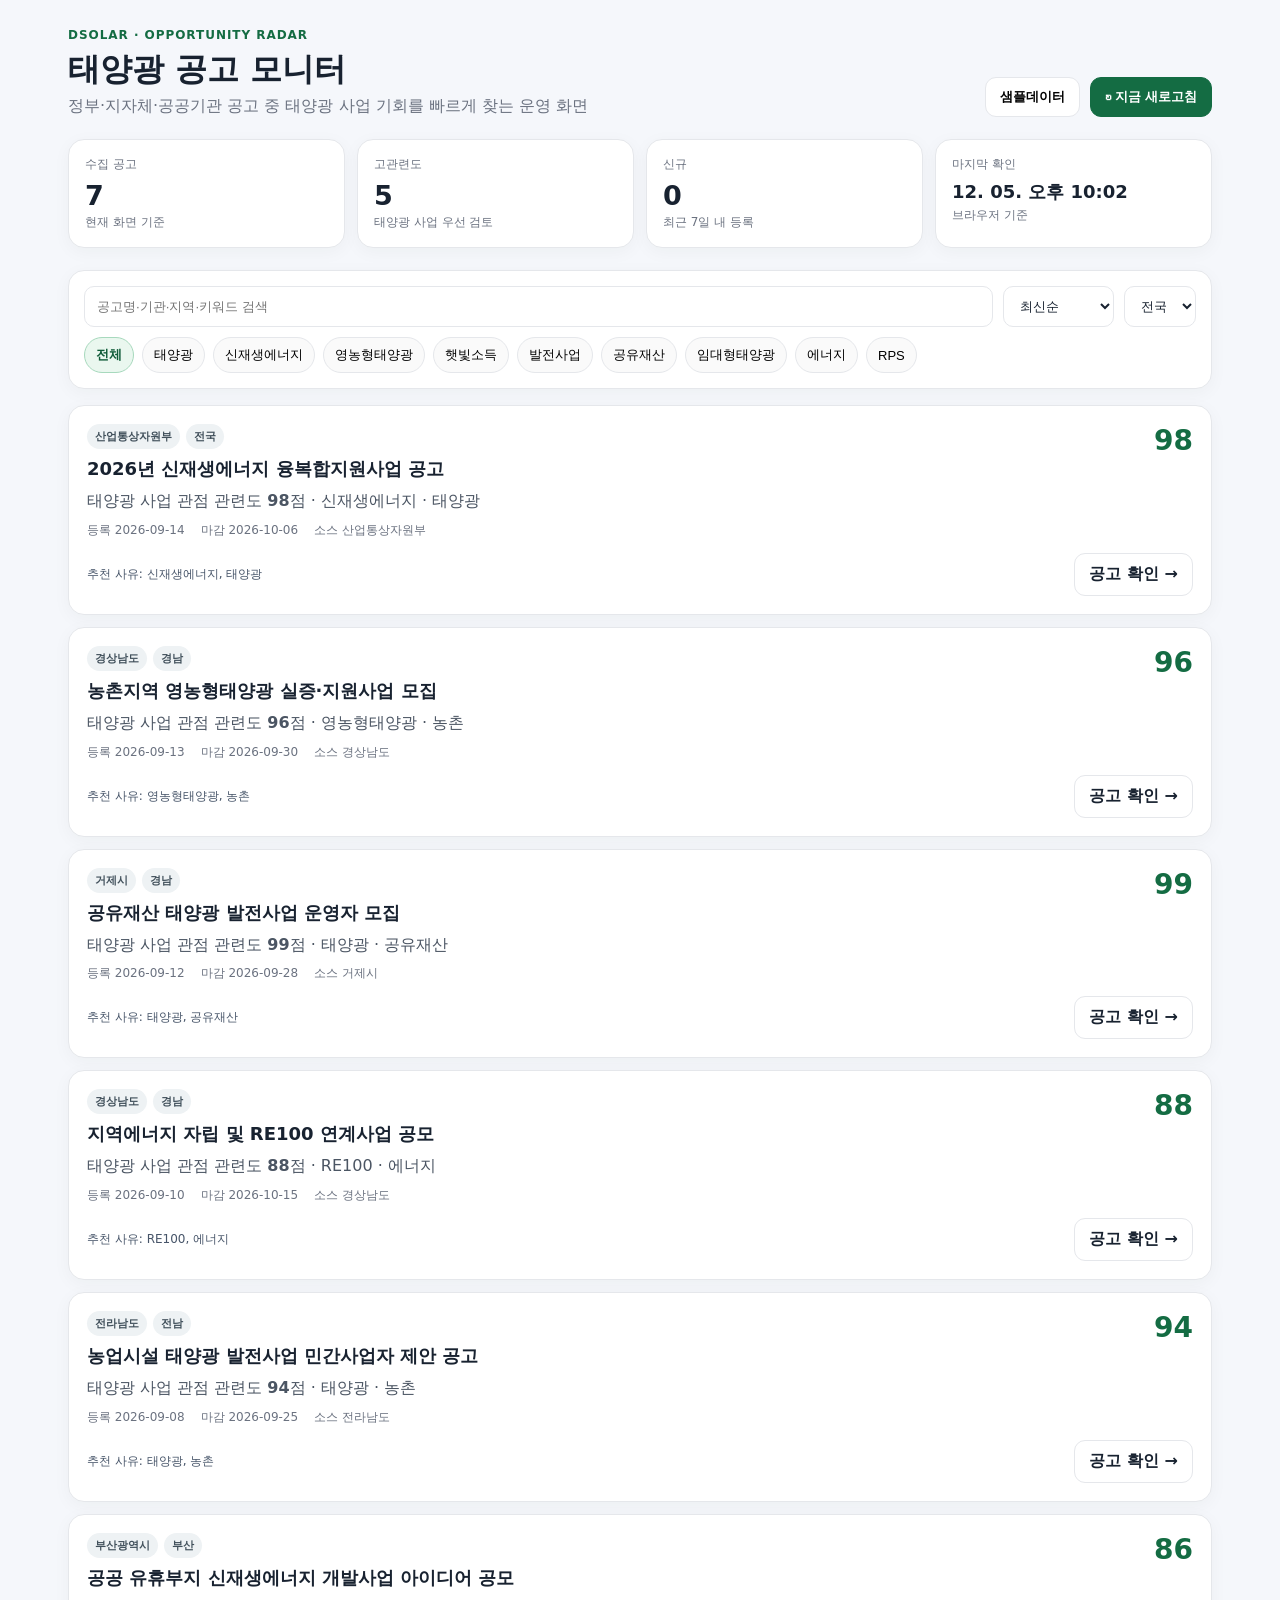
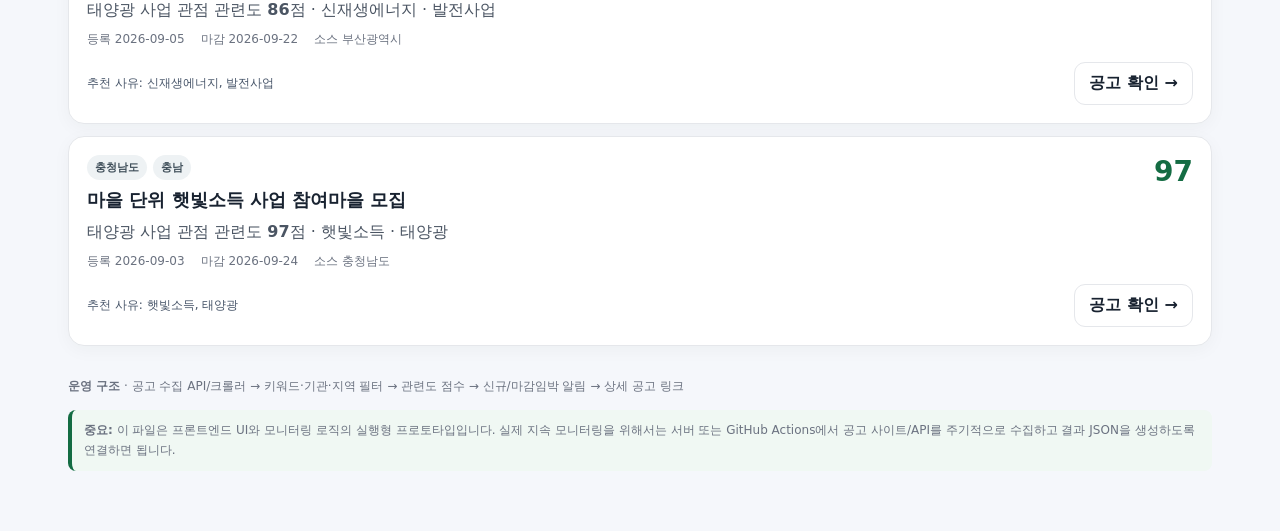
==== solar-notice-monitor.html @ df9f5835 "feat: add solar notice monitoring prototype" ====
<!DOCTYPE html>
<html lang="ko">
<head>
<meta charset="UTF-8">
<meta name="viewport" content="width=device-width, initial-scale=1">
<title>DSOLAR 공고 모니터</title>
<style>
:root{--bg:#f5f7fb;--card:#fff;--ink:#182230;--muted:#6b7280;--line:#e5e7eb;--accent:#146c43;--accent2:#1f8f5f;--warn:#a15c00}
*{box-sizing:border-box}body{margin:0;background:var(--bg);color:var(--ink);font-family:system-ui,-apple-system,BlinkMacSystemFont,'Segoe UI','Noto Sans KR',sans-serif}
.container{max-width:1180px;margin:0 auto;padding:28px 18px 60px}.top{display:flex;justify-content:space-between;align-items:flex-end;gap:18px;flex-wrap:wrap}.eyebrow{font-size:12px;font-weight:800;color:var(--accent);letter-spacing:.08em}.title{font-size:32px;font-weight:850;margin:6px 0 4px}.subtitle{color:var(--muted)}
.actions{display:flex;gap:10px;flex-wrap:wrap}.btn{border:1px solid var(--line);background:var(--card);border-radius:11px;padding:10px 14px;font-weight:750;cursor:pointer}.btn.primary{background:var(--accent);color:white;border-color:var(--accent)}.btn:hover{filter:brightness(.97)}
.grid{display:grid;grid-template-columns:repeat(4,1fr);gap:12px;margin:22px 0}.stat,.panel{background:var(--card);border:1px solid var(--line);border-radius:16px;box-shadow:0 4px 18px rgba(20,40,30,.04)}.stat{padding:16px}.stat .label{font-size:12px;color:var(--muted)}.stat .value{font-size:27px;font-weight:850;margin-top:7px}.stat .desc{font-size:12px;color:var(--muted);margin-top:3px}
.controls{padding:15px}.controlRow{display:flex;gap:10px;flex-wrap:wrap}.controlRow + .controlRow{margin-top:10px}input,select{border:1px solid var(--line);border-radius:10px;padding:11px 12px;background:white;color:var(--ink)}input[type=text]{min-width:240px;flex:1}.chips{display:flex;gap:8px;flex-wrap:wrap}.chip{border:1px solid var(--line);background:#fafafa;padding:8px 11px;border-radius:999px;font-size:13px;cursor:pointer}.chip.active{border-color:#a7d9bd;background:#eaf7ef;color:#0f5b38;font-weight:800}
.noticeList{margin-top:16px;display:grid;gap:12px}.notice{padding:18px}.noticeHead{display:flex;justify-content:space-between;gap:14px}.badges{display:flex;gap:6px;flex-wrap:wrap;margin-bottom:8px}.badge{font-size:11px;padding:5px 8px;border-radius:999px;background:#eef2f4;color:#41505b;font-weight:800}.badge.hot{background:#fff1dc;color:var(--warn)}.badge.new{background:#e7f6ec;color:#12633d}.notice h3{margin:0;font-size:18px}.notice p{margin:8px 0;color:#4b5563;line-height:1.55}.meta{display:flex;gap:16px;flex-wrap:wrap;color:var(--muted);font-size:12px}.noticeFoot{display:flex;justify-content:space-between;gap:10px;align-items:center;margin-top:14px;flex-wrap:wrap}.why{font-size:12px;color:#475569}.small{font-size:12px;color:var(--muted)}.empty{padding:42px;text-align:center;color:var(--muted)}
footer{margin-top:30px;color:var(--muted);font-size:12px;line-height:1.7}.apiNote{border-left:4px solid var(--accent);padding:10px 12px;background:#f0f8f3;border-radius:8px;margin-top:14px}
@media(max-width:850px){.grid{grid-template-columns:repeat(2,1fr)}}@media(max-width:560px){.grid{grid-template-columns:1fr 1fr}.title{font-size:25px}.container{padding:20px 12px}.noticeHead{flex-direction:column}input[type=text]{min-width:0}}
</style>
</head>
<body>
<div class="container">
  <div class="top">
    <div><div class="eyebrow">DSOLAR · OPPORTUNITY RADAR</div><div class="title">태양광 공고 모니터</div><div class="subtitle">정부·지자체·공공기관 공고 중 태양광 사업 기회를 빠르게 찾는 운영 화면</div></div>
    <div class="actions"><button class="btn" onclick="loadDemo()">샘플데이터</button><button class="btn primary" onclick="refreshData()">↻ 지금 새로고침</button></div>
  </div>

  <div class="grid">
    <div class="stat"><div class="label">수집 공고</div><div class="value" id="total">0</div><div class="desc">현재 화면 기준</div></div>
    <div class="stat"><div class="label">고관련도</div><div class="value" id="high">0</div><div class="desc">태양광 사업 우선 검토</div></div>
    <div class="stat"><div class="label">신규</div><div class="value" id="newCount">0</div><div class="desc">최근 7일 내 등록</div></div>
    <div class="stat"><div class="label">마지막 확인</div><div class="value" id="last" style="font-size:18px">-</div><div class="desc">브라우저 기준</div></div>
  </div>

  <div class="panel controls">
    <div class="controlRow"><input id="q" type="text" placeholder="공고명·기관·지역·키워드 검색" oninput="render()"><select id="sort" onchange="render()"><option value="new">최신순</option><option value="score">관련도순</option><option value="deadline">마감임박순</option></select><select id="region" onchange="render()"><option value="all">전국</option><option>경남</option><option>부산</option><option>전남</option><option>충남</option><option>제주</option></select></div>
    <div class="controlRow"><div class="chips" id="chips"></div></div>
  </div>

  <div id="list" class="noticeList"></div>

  <footer>
    <div><b>운영 구조</b> · 공고 수집 API/크롤러 → 키워드·기관·지역 필터 → 관련도 점수 → 신규/마감임박 알림 → 상세 공고 링크</div>
    <div class="apiNote"><b>중요:</b> 이 파일은 프론트엔드 UI와 모니터링 로직의 실행형 프로토타입입니다. 실제 지속 모니터링을 위해서는 서버 또는 GitHub Actions에서 공고 사이트/API를 주기적으로 수집하고 결과 JSON을 생성하도록 연결하면 됩니다.</div>
  </footer>
</div>
<script>
const keywords=['태양광','신재생에너지','영농형태양광','햇빛소득','발전사업','공유재산','임대형태양광','에너지','RPS','REC','농촌','RE100'];
let active='전체';
let data=[];
const demo=[
{id:1,title:'2026년 신재생에너지 융복합지원사업 공고',org:'산업통상자원부',region:'전국',date:'2026-09-14',deadline:'2026-10-06',tags:['신재생에너지','태양광'],score:98,url:'#'},
{id:2,title:'농촌지역 영농형태양광 실증·지원사업 모집',org:'경상남도',region:'경남',date:'2026-09-13',deadline:'2026-09-30',tags:['영농형태양광','농촌'],score:96,url:'#'},
{id:3,title:'공유재산 태양광 발전사업 운영자 모집',org:'거제시',region:'경남',date:'2026-09-12',deadline:'2026-09-28',tags:['태양광','공유재산'],score:99,url:'#'},
{id:4,title:'지역에너지 자립 및 RE100 연계사업 공모',org:'경상남도',region:'경남',date:'2026-09-10',deadline:'2026-10-15',tags:['RE100','에너지'],score:88,url:'#'},
{id:5,title:'농업시설 태양광 발전사업 민간사업자 제안 공고',org:'전라남도',region:'전남',date:'2026-09-08',deadline:'2026-09-25',tags:['태양광','농촌'],score:94,url:'#'},
{id:6,title:'공공 유휴부지 신재생에너지 개발사업 아이디어 공모',org:'부산광역시',region:'부산',date:'2026-09-05',deadline:'2026-09-22',tags:['신재생에너지','발전사업'],score:86,url:'#'},
{id:7,title:'마을 단위 햇빛소득 사업 참여마을 모집',org:'충청남도',region:'충남',date:'2026-09-03',deadline:'2026-09-24',tags:['햇빛소득','태양광'],score:97,url:'#'}
];
function loadDemo(){data=demo.map(x=>({...x}));document.getElementById('last').textContent=new Date().toLocaleString('ko-KR',{month:'2-digit',day:'2-digit',hour:'2-digit',minute:'2-digit'});render();}
function refreshData(){loadDemo();alert('프로토타입 데이터가 새로고침되었습니다.\n실서비스에서는 이 버튼을 공고 수집 API/서버와 연결하면 됩니다.');}
function daysFromToday(s){return Math.ceil((new Date(s+'T23:59:59')-new Date())/86400000)}
function render(){const q=document.getElementById('q').value.trim().toLowerCase();const reg=document.getElementById('region').value;let rows=data.filter(x=>{const txt=[x.title,x.org,x.region,...x.tags].join(' ').toLowerCase();return (!q||txt.includes(q))&&(reg==='all'||x.region===reg)&&(active==='전체'||x.tags.includes(active));});
const sort=document.getElementById('sort').value;rows.sort((a,b)=>sort==='score'?b.score-a.score:sort==='deadline'?new Date(a.deadline)-new Date(b.deadline):new Date(b.date)-new Date(a.date));
const list=document.getElementById('list');if(!rows.length){list.innerHTML='<div class="panel empty">조건에 맞는 공고가 없습니다.</div>'}else{list.innerHTML=rows.map(x=>{const d=daysFromToday(x.deadline);const isNew=(new Date()-new Date(x.date+'T00:00:00'))/86400000<=7;return `<article class="notice panel"><div class="noticeHead"><div><div class="badges"><span class="badge">${x.org}</span><span class="badge">${x.region}</span>${isNew?'<span class="badge new">NEW</span>':''}${d>=0&&d<=7?`<span class="badge hot">D-${d}</span>`:''}</div><h3>${x.title}</h3><p>태양광 사업 관점 관련도 <b>${x.score}</b>점 · ${x.tags.join(' · ')}</p><div class="meta"><span>등록 ${x.date}</span><span>마감 ${x.deadline}</span><span>소스 ${x.org}</span></div></div><div style="font-size:28px;font-weight:900;color:#146c43">${x.score}</div></div><div class="noticeFoot"><div class="why">추천 사유: ${x.tags.filter(t=>keywords.includes(t)).slice(0,3).join(', ')}</div><a class="btn" href="${x.url}" onclick="if(this.getAttribute('href')==='#'){event.preventDefault();alert('실서비스 연결 시 실제 공고 상세 URL로 이동합니다.')}" style="text-decoration:none;color:inherit">공고 확인 →</a></div></article>`}).join('');}
document.getElementById('total').textContent=data.length;document.getElementById('high').textContent=data.filter(x=>x.score>=90).length;document.getElementById('newCount').textContent=data.filter(x=>(new Date()-new Date(x.date+'T00:00:00'))/86400000<=7).length;}
function init(){document.getElementById('chips').innerHTML=['전체',...keywords.slice(0,9)].map(k=>`<button class="chip ${k==='전체'?'active':''}" onclick="setChip('${k}',this)">${k}</button>`).join('');loadDemo();}
function setChip(k,el){active=k;document.querySelectorAll('.chip').forEach(x=>x.classList.remove('active'));el.classList.add('active');render();}
init();
</script>
</body>
</html>
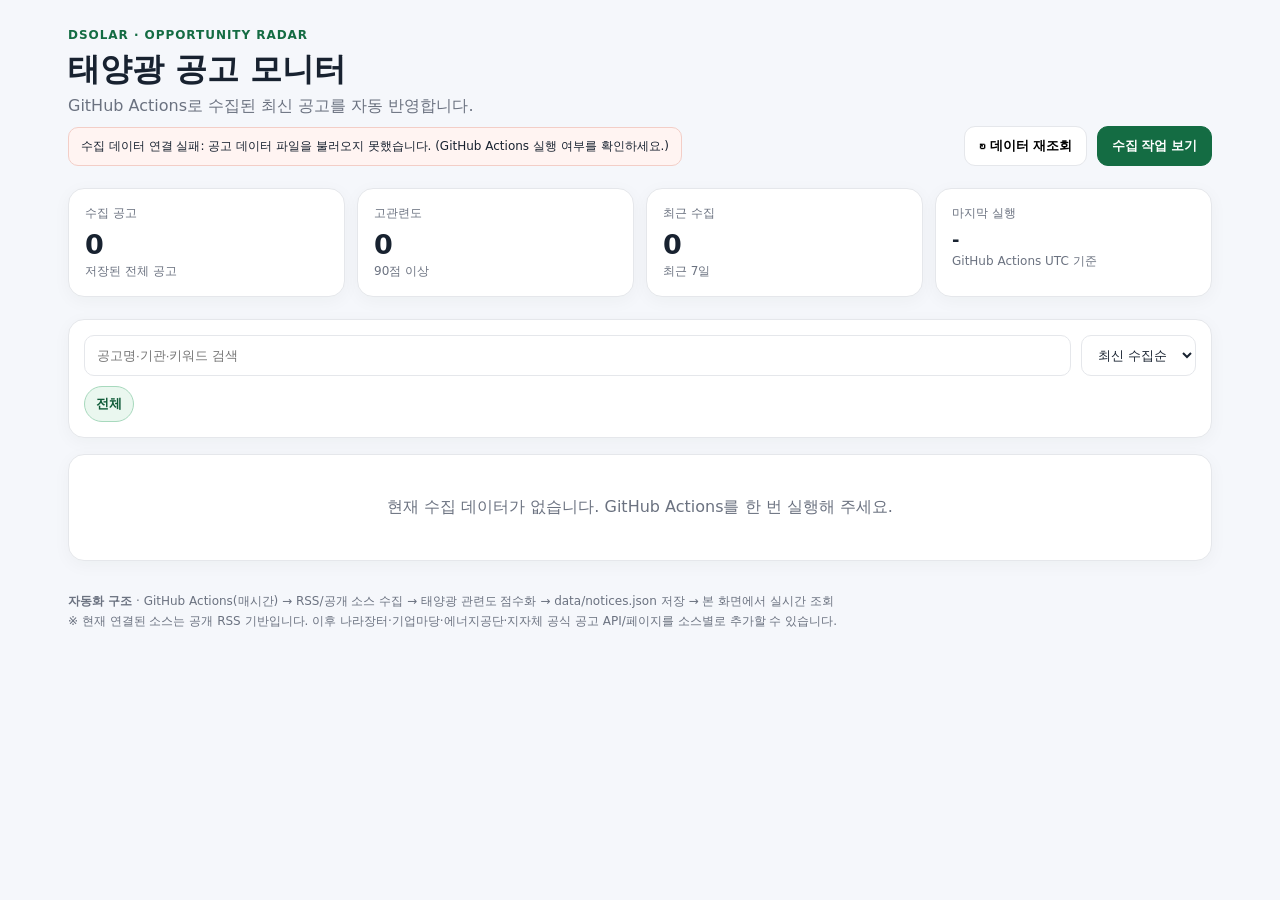
==== commit c190bb8c: "feat: connect dashboard to live collected data" ====
--- a/solar-notice-monitor.html
+++ b/solar-notice-monitor.html
@@ -5,66 +5,24 @@
 <meta name="viewport" content="width=device-width, initial-scale=1">
 <title>DSOLAR 공고 모니터</title>
 <style>
-:root{--bg:#f5f7fb;--card:#fff;--ink:#182230;--muted:#6b7280;--line:#e5e7eb;--accent:#146c43;--accent2:#1f8f5f;--warn:#a15c00}
-*{box-sizing:border-box}body{margin:0;background:var(--bg);color:var(--ink);font-family:system-ui,-apple-system,BlinkMacSystemFont,'Segoe UI','Noto Sans KR',sans-serif}
-.container{max-width:1180px;margin:0 auto;padding:28px 18px 60px}.top{display:flex;justify-content:space-between;align-items:flex-end;gap:18px;flex-wrap:wrap}.eyebrow{font-size:12px;font-weight:800;color:var(--accent);letter-spacing:.08em}.title{font-size:32px;font-weight:850;margin:6px 0 4px}.subtitle{color:var(--muted)}
-.actions{display:flex;gap:10px;flex-wrap:wrap}.btn{border:1px solid var(--line);background:var(--card);border-radius:11px;padding:10px 14px;font-weight:750;cursor:pointer}.btn.primary{background:var(--accent);color:white;border-color:var(--accent)}.btn:hover{filter:brightness(.97)}
-.grid{display:grid;grid-template-columns:repeat(4,1fr);gap:12px;margin:22px 0}.stat,.panel{background:var(--card);border:1px solid var(--line);border-radius:16px;box-shadow:0 4px 18px rgba(20,40,30,.04)}.stat{padding:16px}.stat .label{font-size:12px;color:var(--muted)}.stat .value{font-size:27px;font-weight:850;margin-top:7px}.stat .desc{font-size:12px;color:var(--muted);margin-top:3px}
-.controls{padding:15px}.controlRow{display:flex;gap:10px;flex-wrap:wrap}.controlRow + .controlRow{margin-top:10px}input,select{border:1px solid var(--line);border-radius:10px;padding:11px 12px;background:white;color:var(--ink)}input[type=text]{min-width:240px;flex:1}.chips{display:flex;gap:8px;flex-wrap:wrap}.chip{border:1px solid var(--line);background:#fafafa;padding:8px 11px;border-radius:999px;font-size:13px;cursor:pointer}.chip.active{border-color:#a7d9bd;background:#eaf7ef;color:#0f5b38;font-weight:800}
-.noticeList{margin-top:16px;display:grid;gap:12px}.notice{padding:18px}.noticeHead{display:flex;justify-content:space-between;gap:14px}.badges{display:flex;gap:6px;flex-wrap:wrap;margin-bottom:8px}.badge{font-size:11px;padding:5px 8px;border-radius:999px;background:#eef2f4;color:#41505b;font-weight:800}.badge.hot{background:#fff1dc;color:var(--warn)}.badge.new{background:#e7f6ec;color:#12633d}.notice h3{margin:0;font-size:18px}.notice p{margin:8px 0;color:#4b5563;line-height:1.55}.meta{display:flex;gap:16px;flex-wrap:wrap;color:var(--muted);font-size:12px}.noticeFoot{display:flex;justify-content:space-between;gap:10px;align-items:center;margin-top:14px;flex-wrap:wrap}.why{font-size:12px;color:#475569}.small{font-size:12px;color:var(--muted)}.empty{padding:42px;text-align:center;color:var(--muted)}
-footer{margin-top:30px;color:var(--muted);font-size:12px;line-height:1.7}.apiNote{border-left:4px solid var(--accent);padding:10px 12px;background:#f0f8f3;border-radius:8px;margin-top:14px}
-@media(max-width:850px){.grid{grid-template-columns:repeat(2,1fr)}}@media(max-width:560px){.grid{grid-template-columns:1fr 1fr}.title{font-size:25px}.container{padding:20px 12px}.noticeHead{flex-direction:column}input[type=text]{min-width:0}}
+:root{--bg:#f5f7fb;--card:#fff;--ink:#182230;--muted:#6b7280;--line:#e5e7eb;--accent:#146c43;--warn:#a15c00}
+*{box-sizing:border-box}body{margin:0;background:var(--bg);color:var(--ink);font-family:system-ui,-apple-system,BlinkMacSystemFont,'Segoe UI','Noto Sans KR',sans-serif}.container{max-width:1180px;margin:auto;padding:28px 18px 60px}.top{display:flex;justify-content:space-between;align-items:flex-end;gap:18px;flex-wrap:wrap}.eyebrow{font-size:12px;font-weight:800;color:var(--accent);letter-spacing:.08em}.title{font-size:32px;font-weight:850;margin:6px 0 4px}.subtitle{color:var(--muted)}.actions{display:flex;gap:10px;flex-wrap:wrap}.btn{border:1px solid var(--line);background:var(--card);border-radius:11px;padding:10px 14px;font-weight:750;cursor:pointer}.btn.primary{background:var(--accent);color:#fff;border-color:var(--accent)}.grid{display:grid;grid-template-columns:repeat(4,1fr);gap:12px;margin:22px 0}.stat,.panel{background:var(--card);border:1px solid var(--line);border-radius:16px;box-shadow:0 4px 18px rgba(20,40,30,.04)}.stat{padding:16px}.stat .label{font-size:12px;color:var(--muted)}.stat .value{font-size:27px;font-weight:850;margin-top:7px}.stat .desc{font-size:12px;color:var(--muted);margin-top:3px}.controls{padding:15px}.controlRow{display:flex;gap:10px;flex-wrap:wrap}.controlRow+.controlRow{margin-top:10px}input,select{border:1px solid var(--line);border-radius:10px;padding:11px 12px;background:#fff;color:var(--ink)}input[type=text]{min-width:240px;flex:1}.chips{display:flex;gap:8px;flex-wrap:wrap}.chip{border:1px solid var(--line);background:#fafafa;padding:8px 11px;border-radius:999px;font-size:13px;cursor:pointer}.chip.active{border-color:#a7d9bd;background:#eaf7ef;color:#0f5b38;font-weight:800}.noticeList{margin-top:16px;display:grid;gap:12px}.notice{padding:18px}.noticeHead{display:flex;justify-content:space-between;gap:14px}.badges{display:flex;gap:6px;flex-wrap:wrap;margin-bottom:8px}.badge{font-size:11px;padding:5px 8px;border-radius:999px;background:#eef2f4;color:#41505b;font-weight:800}.badge.hot{background:#fff1dc;color:var(--warn)}.badge.new{background:#e7f6ec;color:#12633d}.notice h3{margin:0;font-size:18px}.notice p{margin:8px 0;color:#4b5563;line-height:1.55}.meta{display:flex;gap:16px;flex-wrap:wrap;color:var(--muted);font-size:12px}.noticeFoot{display:flex;justify-content:space-between;gap:10px;align-items:center;margin-top:14px;flex-wrap:wrap}.why{font-size:12px;color:#475569}.empty{padding:42px;text-align:center;color:var(--muted)}footer{margin-top:30px;color:var(--muted);font-size:12px;line-height:1.7}.status{font-size:12px;margin-top:10px;padding:10px 12px;border-radius:10px;background:#f0f8f3;border:1px solid #d7ebdf}.error{background:#fff4f2;border-color:#f3cec7}.loading{opacity:.65}@media(max-width:850px){.grid{grid-template-columns:repeat(2,1fr)}}@media(max-width:560px){.grid{grid-template-columns:1fr 1fr}.title{font-size:25px}.container{padding:20px 12px}.noticeHead{flex-direction:column}input[type=text]{min-width:0}}
 </style>
 </head>
-<body>
-<div class="container">
-  <div class="top">
-    <div><div class="eyebrow">DSOLAR · OPPORTUNITY RADAR</div><div class="title">태양광 공고 모니터</div><div class="subtitle">정부·지자체·공공기관 공고 중 태양광 사업 기회를 빠르게 찾는 운영 화면</div></div>
-    <div class="actions"><button class="btn" onclick="loadDemo()">샘플데이터</button><button class="btn primary" onclick="refreshData()">↻ 지금 새로고침</button></div>
-  </div>
-
-  <div class="grid">
-    <div class="stat"><div class="label">수집 공고</div><div class="value" id="total">0</div><div class="desc">현재 화면 기준</div></div>
-    <div class="stat"><div class="label">고관련도</div><div class="value" id="high">0</div><div class="desc">태양광 사업 우선 검토</div></div>
-    <div class="stat"><div class="label">신규</div><div class="value" id="newCount">0</div><div class="desc">최근 7일 내 등록</div></div>
-    <div class="stat"><div class="label">마지막 확인</div><div class="value" id="last" style="font-size:18px">-</div><div class="desc">브라우저 기준</div></div>
-  </div>
-
-  <div class="panel controls">
-    <div class="controlRow"><input id="q" type="text" placeholder="공고명·기관·지역·키워드 검색" oninput="render()"><select id="sort" onchange="render()"><option value="new">최신순</option><option value="score">관련도순</option><option value="deadline">마감임박순</option></select><select id="region" onchange="render()"><option value="all">전국</option><option>경남</option><option>부산</option><option>전남</option><option>충남</option><option>제주</option></select></div>
-    <div class="controlRow"><div class="chips" id="chips"></div></div>
-  </div>
-
-  <div id="list" class="noticeList"></div>
-
-  <footer>
-    <div><b>운영 구조</b> · 공고 수집 API/크롤러 → 키워드·기관·지역 필터 → 관련도 점수 → 신규/마감임박 알림 → 상세 공고 링크</div>
-    <div class="apiNote"><b>중요:</b> 이 파일은 프론트엔드 UI와 모니터링 로직의 실행형 프로토타입입니다. 실제 지속 모니터링을 위해서는 서버 또는 GitHub Actions에서 공고 사이트/API를 주기적으로 수집하고 결과 JSON을 생성하도록 연결하면 됩니다.</div>
-  </footer>
+<body><div class="container">
+<div class="top"><div><div class="eyebrow">DSOLAR · OPPORTUNITY RADAR</div><div class="title">태양광 공고 모니터</div><div class="subtitle">GitHub Actions로 수집된 최신 공고를 자동 반영합니다.</div><div id="status" class="status">수집 상태 확인 중...</div></div><div class="actions"><button class="btn" onclick="loadLive()">↻ 데이터 재조회</button><button class="btn primary" onclick="window.open('https://github.com/doit-demo/doit-demo1/actions','_blank')">수집 작업 보기</button></div></div>
+<div class="grid"><div class="stat"><div class="label">수집 공고</div><div class="value" id="total">0</div><div class="desc">저장된 전체 공고</div></div><div class="stat"><div class="label">고관련도</div><div class="value" id="high">0</div><div class="desc">90점 이상</div></div><div class="stat"><div class="label">최근 수집</div><div class="value" id="newCount">0</div><div class="desc">최근 7일</div></div><div class="stat"><div class="label">마지막 실행</div><div class="value" id="last" style="font-size:18px">-</div><div class="desc">GitHub Actions UTC 기준</div></div></div>
+<div class="panel controls"><div class="controlRow"><input id="q" type="text" placeholder="공고명·기관·키워드 검색" oninput="render()"><select id="sort" onchange="render()"><option value="new">최신 수집순</option><option value="score">관련도순</option></select></div><div class="controlRow"><div class="chips" id="chips"></div></div></div>
+<div id="list" class="noticeList"></div>
+<footer><b>자동화 구조</b> · GitHub Actions(매시간) → RSS/공개 소스 수집 → 태양광 관련도 점수화 → data/notices.json 저장 → 본 화면에서 실시간 조회<br>※ 현재 연결된 소스는 공개 RSS 기반입니다. 이후 나라장터·기업마당·에너지공단·지자체 공식 공고 API/페이지를 소스별로 추가할 수 있습니다.</footer>
 </div>
 <script>
-const keywords=['태양광','신재생에너지','영농형태양광','햇빛소득','발전사업','공유재산','임대형태양광','에너지','RPS','REC','농촌','RE100'];
-let active='전체';
-let data=[];
-const demo=[
-{id:1,title:'2026년 신재생에너지 융복합지원사업 공고',org:'산업통상자원부',region:'전국',date:'2026-09-14',deadline:'2026-10-06',tags:['신재생에너지','태양광'],score:98,url:'#'},
-{id:2,title:'농촌지역 영농형태양광 실증·지원사업 모집',org:'경상남도',region:'경남',date:'2026-09-13',deadline:'2026-09-30',tags:['영농형태양광','농촌'],score:96,url:'#'},
-{id:3,title:'공유재산 태양광 발전사업 운영자 모집',org:'거제시',region:'경남',date:'2026-09-12',deadline:'2026-09-28',tags:['태양광','공유재산'],score:99,url:'#'},
-{id:4,title:'지역에너지 자립 및 RE100 연계사업 공모',org:'경상남도',region:'경남',date:'2026-09-10',deadline:'2026-10-15',tags:['RE100','에너지'],score:88,url:'#'},
-{id:5,title:'농업시설 태양광 발전사업 민간사업자 제안 공고',org:'전라남도',region:'전남',date:'2026-09-08',deadline:'2026-09-25',tags:['태양광','농촌'],score:94,url:'#'},
-{id:6,title:'공공 유휴부지 신재생에너지 개발사업 아이디어 공모',org:'부산광역시',region:'부산',date:'2026-09-05',deadline:'2026-09-22',tags:['신재생에너지','발전사업'],score:86,url:'#'},
-{id:7,title:'마을 단위 햇빛소득 사업 참여마을 모집',org:'충청남도',region:'충남',date:'2026-09-03',deadline:'2026-09-24',tags:['햇빛소득','태양광'],score:97,url:'#'}
-];
-function loadDemo(){data=demo.map(x=>({...x}));document.getElementById('last').textContent=new Date().toLocaleString('ko-KR',{month:'2-digit',day:'2-digit',hour:'2-digit',minute:'2-digit'});render();}
-function refreshData(){loadDemo();alert('프로토타입 데이터가 새로고침되었습니다.\n실서비스에서는 이 버튼을 공고 수집 API/서버와 연결하면 됩니다.');}
-function daysFromToday(s){return Math.ceil((new Date(s+'T23:59:59')-new Date())/86400000)}
-function render(){const q=document.getElementById('q').value.trim().toLowerCase();const reg=document.getElementById('region').value;let rows=data.filter(x=>{const txt=[x.title,x.org,x.region,...x.tags].join(' ').toLowerCase();return (!q||txt.includes(q))&&(reg==='all'||x.region===reg)&&(active==='전체'||x.tags.includes(active));});
-const sort=document.getElementById('sort').value;rows.sort((a,b)=>sort==='score'?b.score-a.score:sort==='deadline'?new Date(a.deadline)-new Date(b.deadline):new Date(b.date)-new Date(a.date));
-const list=document.getElementById('list');if(!rows.length){list.innerHTML='<div class="panel empty">조건에 맞는 공고가 없습니다.</div>'}else{list.innerHTML=rows.map(x=>{const d=daysFromToday(x.deadline);const isNew=(new Date()-new Date(x.date+'T00:00:00'))/86400000<=7;return `<article class="notice panel"><div class="noticeHead"><div><div class="badges"><span class="badge">${x.org}</span><span class="badge">${x.region}</span>${isNew?'<span class="badge new">NEW</span>':''}${d>=0&&d<=7?`<span class="badge hot">D-${d}</span>`:''}</div><h3>${x.title}</h3><p>태양광 사업 관점 관련도 <b>${x.score}</b>점 · ${x.tags.join(' · ')}</p><div class="meta"><span>등록 ${x.date}</span><span>마감 ${x.deadline}</span><span>소스 ${x.org}</span></div></div><div style="font-size:28px;font-weight:900;color:#146c43">${x.score}</div></div><div class="noticeFoot"><div class="why">추천 사유: ${x.tags.filter(t=>keywords.includes(t)).slice(0,3).join(', ')}</div><a class="btn" href="${x.url}" onclick="if(this.getAttribute('href')==='#'){event.preventDefault();alert('실서비스 연결 시 실제 공고 상세 URL로 이동합니다.')}" style="text-decoration:none;color:inherit">공고 확인 →</a></div></article>`}).join('');}
-document.getElementById('total').textContent=data.length;document.getElementById('high').textContent=data.filter(x=>x.score>=90).length;document.getElementById('newCount').textContent=data.filter(x=>(new Date()-new Date(x.date+'T00:00:00'))/86400000<=7).length;}
-function init(){document.getElementById('chips').innerHTML=['전체',...keywords.slice(0,9)].map(k=>`<button class="chip ${k==='전체'?'active':''}" onclick="setChip('${k}',this)">${k}</button>`).join('');loadDemo();}
-function setChip(k,el){active=k;document.querySelectorAll('.chip').forEach(x=>x.classList.remove('active'));el.classList.add('active');render();}
-init();
-</script>
-</body>
-</html>
+const DATA_URL='./data/notices.json';const STATUS_URL='./monitor-status.json';let data=[];let active='전체';
+async function loadLive(){document.body.classList.add('loading');const status=document.getElementById('status');status.textContent='실시간 데이터 불러오는 중...';try{const [dr,sr]=await Promise.all([fetch(DATA_URL+'?t='+Date.now()),fetch(STATUS_URL+'?t='+Date.now())]);if(!dr.ok)throw new Error('공고 데이터 파일을 불러오지 못했습니다.');data=await dr.json();let s={};if(sr.ok)s=await sr.json();document.getElementById('last').textContent=s.last_run?new Date(s.last_run).toLocaleString('ko-KR',{month:'2-digit',day:'2-digit',hour:'2-digit',minute:'2-digit'}):'-';status.textContent=`자동수집 정상 · ${s.stored_total??data.length}건 저장 · 소스 ${s.sources??'-'}개`;status.className='status';render()}catch(e){data=[];render();status.textContent='수집 데이터 연결 실패: '+e.message+' (GitHub Actions 실행 여부를 확인하세요.)';status.className='status error'}finally{document.body.classList.remove('loading')}}
+function render(){const q=document.getElementById('q').value.trim().toLowerCase();let rows=data.filter(x=>{const txt=[x.title,x.source,x.description,...(x.matched_keywords||[])].join(' ').toLowerCase();return (!q||txt.includes(q))&&(active==='전체'||(x.matched_keywords||[]).includes(active))});if(document.getElementById('sort').value==='score')rows.sort((a,b)=>(b.score||0)-(a.score||0));else rows.sort((a,b)=>String(b.collected_at||'').localeCompare(String(a.collected_at||'')));
+const list=document.getElementById('list');if(!rows.length){list.innerHTML='<div class="panel empty">현재 수집 데이터가 없습니다. GitHub Actions를 한 번 실행해 주세요.</div>'}else list.innerHTML=rows.map(x=>`<article class="notice panel"><div class="noticeHead"><div><div class="badges"><span class="badge">${escapeHtml(x.source||'공공공고')}</span>${(x.matched_keywords||[]).slice(0,3).map(k=>`<span class="badge new">${escapeHtml(k)}</span>`).join('')}</div><h3>${escapeHtml(x.title||'제목 없음')}</h3><p>태양광 사업 관련도 <b>${x.score??0}</b>점</p><div class="meta"><span>수집 ${formatDate(x.collected_at)}</span><span>발행 ${escapeHtml(x.published||'-')}</span></div></div><div style="font-size:28px;font-weight:900;color:#146c43">${x.score??0}</div></div><div class="noticeFoot"><div class="why">매칭 키워드: ${(x.matched_keywords||[]).join(', ')||'없음'}</div><a class="btn" href="${escapeAttr(x.url||'#')}" target="_blank" rel="noopener">원문 확인 →</a></div></article>`).join('');
+document.getElementById('total').textContent=data.length;document.getElementById('high').textContent=data.filter(x=>(x.score||0)>=90).length;document.getElementById('newCount').textContent=data.filter(x=>x.collected_at&&(Date.now()-new Date(x.collected_at).getTime())<7*86400000).length;}
+function formatDate(v){if(!v)return'-';const d=new Date(v);return isNaN(d)?String(v):d.toLocaleString('ko-KR',{month:'2-digit',day:'2-digit',hour:'2-digit',minute:'2-digit'})}function escapeHtml(s){return String(s).replace(/[&<>'"]/g,c=>({'&':'&amp;','<':'&lt;','>':'&gt;',"'":'&#39;','"':'&quot;'}[c]))}function escapeAttr(s){return escapeHtml(s).replace(/`/g,'&#96;')}
+function initChips(){const ks=[...new Set(data.flatMap(x=>x.matched_keywords||[]))].slice(0,12);document.getElementById('chips').innerHTML=['전체',...ks].map(k=>`<button class="chip ${k==='전체'?'active':''}" onclick="setChip('${k.replace(/'/g,"\\'")}',this)">${escapeHtml(k)}</button>`).join('')}function setChip(k,el){active=k;document.querySelectorAll('.chip').forEach(x=>x.classList.remove('active'));el.classList.add('active');render()}
+(async()=>{await loadLive();initChips()})();
+</script></body></html>
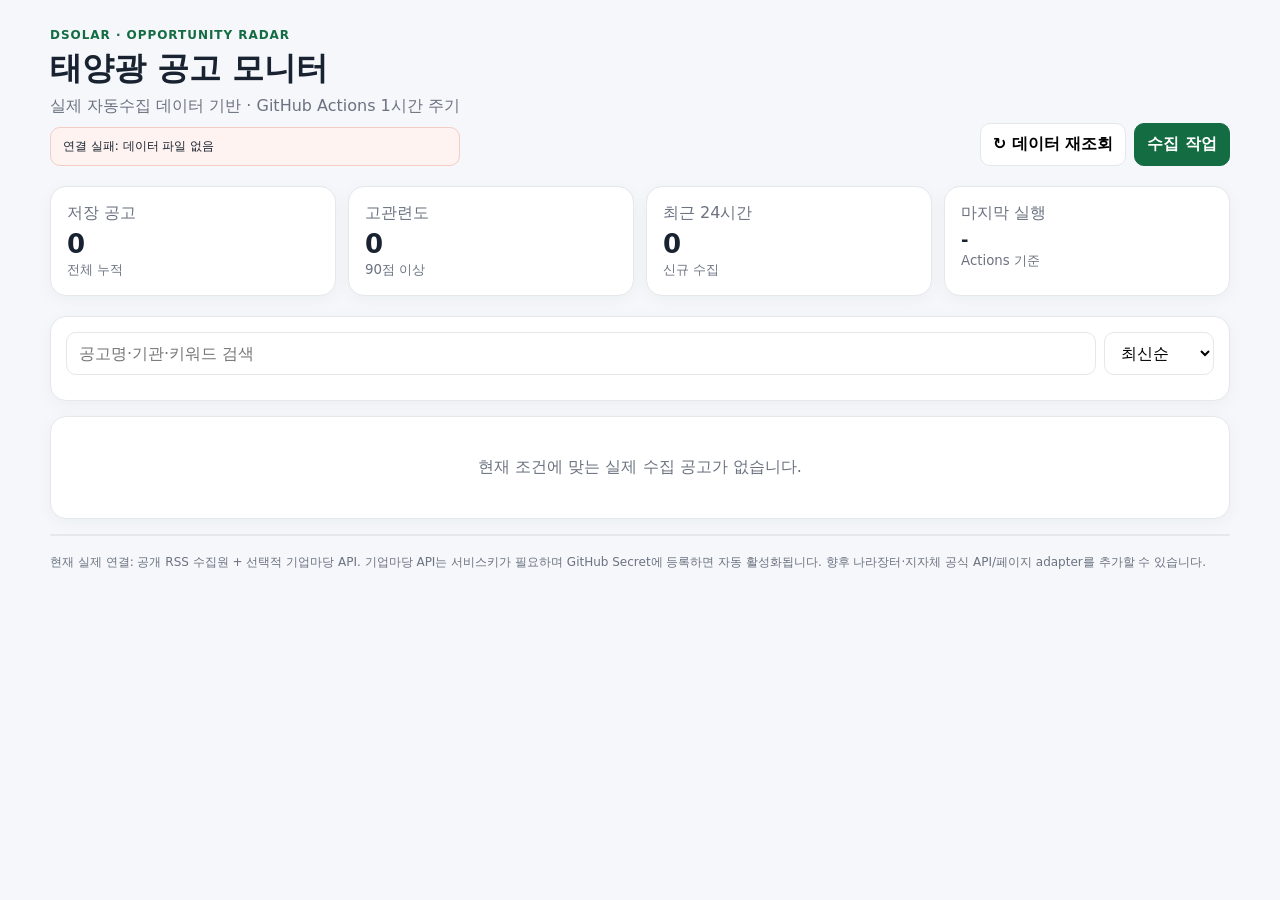
==== commit 5c4ec924: "feat: improve live monitor status and source dashboard" ====
--- a/solar-notice-monitor.html
+++ b/solar-notice-monitor.html
@@ -1,28 +1 @@
-<!DOCTYPE html>
-<html lang="ko">
-<head>
-<meta charset="UTF-8">
-<meta name="viewport" content="width=device-width, initial-scale=1">
-<title>DSOLAR 공고 모니터</title>
-<style>
-:root{--bg:#f5f7fb;--card:#fff;--ink:#182230;--muted:#6b7280;--line:#e5e7eb;--accent:#146c43;--warn:#a15c00}
-*{box-sizing:border-box}body{margin:0;background:var(--bg);color:var(--ink);font-family:system-ui,-apple-system,BlinkMacSystemFont,'Segoe UI','Noto Sans KR',sans-serif}.container{max-width:1180px;margin:auto;padding:28px 18px 60px}.top{display:flex;justify-content:space-between;align-items:flex-end;gap:18px;flex-wrap:wrap}.eyebrow{font-size:12px;font-weight:800;color:var(--accent);letter-spacing:.08em}.title{font-size:32px;font-weight:850;margin:6px 0 4px}.subtitle{color:var(--muted)}.actions{display:flex;gap:10px;flex-wrap:wrap}.btn{border:1px solid var(--line);background:var(--card);border-radius:11px;padding:10px 14px;font-weight:750;cursor:pointer}.btn.primary{background:var(--accent);color:#fff;border-color:var(--accent)}.grid{display:grid;grid-template-columns:repeat(4,1fr);gap:12px;margin:22px 0}.stat,.panel{background:var(--card);border:1px solid var(--line);border-radius:16px;box-shadow:0 4px 18px rgba(20,40,30,.04)}.stat{padding:16px}.stat .label{font-size:12px;color:var(--muted)}.stat .value{font-size:27px;font-weight:850;margin-top:7px}.stat .desc{font-size:12px;color:var(--muted);margin-top:3px}.controls{padding:15px}.controlRow{display:flex;gap:10px;flex-wrap:wrap}.controlRow+.controlRow{margin-top:10px}input,select{border:1px solid var(--line);border-radius:10px;padding:11px 12px;background:#fff;color:var(--ink)}input[type=text]{min-width:240px;flex:1}.chips{display:flex;gap:8px;flex-wrap:wrap}.chip{border:1px solid var(--line);background:#fafafa;padding:8px 11px;border-radius:999px;font-size:13px;cursor:pointer}.chip.active{border-color:#a7d9bd;background:#eaf7ef;color:#0f5b38;font-weight:800}.noticeList{margin-top:16px;display:grid;gap:12px}.notice{padding:18px}.noticeHead{display:flex;justify-content:space-between;gap:14px}.badges{display:flex;gap:6px;flex-wrap:wrap;margin-bottom:8px}.badge{font-size:11px;padding:5px 8px;border-radius:999px;background:#eef2f4;color:#41505b;font-weight:800}.badge.hot{background:#fff1dc;color:var(--warn)}.badge.new{background:#e7f6ec;color:#12633d}.notice h3{margin:0;font-size:18px}.notice p{margin:8px 0;color:#4b5563;line-height:1.55}.meta{display:flex;gap:16px;flex-wrap:wrap;color:var(--muted);font-size:12px}.noticeFoot{display:flex;justify-content:space-between;gap:10px;align-items:center;margin-top:14px;flex-wrap:wrap}.why{font-size:12px;color:#475569}.empty{padding:42px;text-align:center;color:var(--muted)}footer{margin-top:30px;color:var(--muted);font-size:12px;line-height:1.7}.status{font-size:12px;margin-top:10px;padding:10px 12px;border-radius:10px;background:#f0f8f3;border:1px solid #d7ebdf}.error{background:#fff4f2;border-color:#f3cec7}.loading{opacity:.65}@media(max-width:850px){.grid{grid-template-columns:repeat(2,1fr)}}@media(max-width:560px){.grid{grid-template-columns:1fr 1fr}.title{font-size:25px}.container{padding:20px 12px}.noticeHead{flex-direction:column}input[type=text]{min-width:0}}
-</style>
-</head>
-<body><div class="container">
-<div class="top"><div><div class="eyebrow">DSOLAR · OPPORTUNITY RADAR</div><div class="title">태양광 공고 모니터</div><div class="subtitle">GitHub Actions로 수집된 최신 공고를 자동 반영합니다.</div><div id="status" class="status">수집 상태 확인 중...</div></div><div class="actions"><button class="btn" onclick="loadLive()">↻ 데이터 재조회</button><button class="btn primary" onclick="window.open('https://github.com/doit-demo/doit-demo1/actions','_blank')">수집 작업 보기</button></div></div>
-<div class="grid"><div class="stat"><div class="label">수집 공고</div><div class="value" id="total">0</div><div class="desc">저장된 전체 공고</div></div><div class="stat"><div class="label">고관련도</div><div class="value" id="high">0</div><div class="desc">90점 이상</div></div><div class="stat"><div class="label">최근 수집</div><div class="value" id="newCount">0</div><div class="desc">최근 7일</div></div><div class="stat"><div class="label">마지막 실행</div><div class="value" id="last" style="font-size:18px">-</div><div class="desc">GitHub Actions UTC 기준</div></div></div>
-<div class="panel controls"><div class="controlRow"><input id="q" type="text" placeholder="공고명·기관·키워드 검색" oninput="render()"><select id="sort" onchange="render()"><option value="new">최신 수집순</option><option value="score">관련도순</option></select></div><div class="controlRow"><div class="chips" id="chips"></div></div></div>
-<div id="list" class="noticeList"></div>
-<footer><b>자동화 구조</b> · GitHub Actions(매시간) → RSS/공개 소스 수집 → 태양광 관련도 점수화 → data/notices.json 저장 → 본 화면에서 실시간 조회<br>※ 현재 연결된 소스는 공개 RSS 기반입니다. 이후 나라장터·기업마당·에너지공단·지자체 공식 공고 API/페이지를 소스별로 추가할 수 있습니다.</footer>
-</div>
-<script>
-const DATA_URL='./data/notices.json';const STATUS_URL='./monitor-status.json';let data=[];let active='전체';
-async function loadLive(){document.body.classList.add('loading');const status=document.getElementById('status');status.textContent='실시간 데이터 불러오는 중...';try{const [dr,sr]=await Promise.all([fetch(DATA_URL+'?t='+Date.now()),fetch(STATUS_URL+'?t='+Date.now())]);if(!dr.ok)throw new Error('공고 데이터 파일을 불러오지 못했습니다.');data=await dr.json();let s={};if(sr.ok)s=await sr.json();document.getElementById('last').textContent=s.last_run?new Date(s.last_run).toLocaleString('ko-KR',{month:'2-digit',day:'2-digit',hour:'2-digit',minute:'2-digit'}):'-';status.textContent=`자동수집 정상 · ${s.stored_total??data.length}건 저장 · 소스 ${s.sources??'-'}개`;status.className='status';render()}catch(e){data=[];render();status.textContent='수집 데이터 연결 실패: '+e.message+' (GitHub Actions 실행 여부를 확인하세요.)';status.className='status error'}finally{document.body.classList.remove('loading')}}
-function render(){const q=document.getElementById('q').value.trim().toLowerCase();let rows=data.filter(x=>{const txt=[x.title,x.source,x.description,...(x.matched_keywords||[])].join(' ').toLowerCase();return (!q||txt.includes(q))&&(active==='전체'||(x.matched_keywords||[]).includes(active))});if(document.getElementById('sort').value==='score')rows.sort((a,b)=>(b.score||0)-(a.score||0));else rows.sort((a,b)=>String(b.collected_at||'').localeCompare(String(a.collected_at||'')));
-const list=document.getElementById('list');if(!rows.length){list.innerHTML='<div class="panel empty">현재 수집 데이터가 없습니다. GitHub Actions를 한 번 실행해 주세요.</div>'}else list.innerHTML=rows.map(x=>`<article class="notice panel"><div class="noticeHead"><div><div class="badges"><span class="badge">${escapeHtml(x.source||'공공공고')}</span>${(x.matched_keywords||[]).slice(0,3).map(k=>`<span class="badge new">${escapeHtml(k)}</span>`).join('')}</div><h3>${escapeHtml(x.title||'제목 없음')}</h3><p>태양광 사업 관련도 <b>${x.score??0}</b>점</p><div class="meta"><span>수집 ${formatDate(x.collected_at)}</span><span>발행 ${escapeHtml(x.published||'-')}</span></div></div><div style="font-size:28px;font-weight:900;color:#146c43">${x.score??0}</div></div><div class="noticeFoot"><div class="why">매칭 키워드: ${(x.matched_keywords||[]).join(', ')||'없음'}</div><a class="btn" href="${escapeAttr(x.url||'#')}" target="_blank" rel="noopener">원문 확인 →</a></div></article>`).join('');
-document.getElementById('total').textContent=data.length;document.getElementById('high').textContent=data.filter(x=>(x.score||0)>=90).length;document.getElementById('newCount').textContent=data.filter(x=>x.collected_at&&(Date.now()-new Date(x.collected_at).getTime())<7*86400000).length;}
-function formatDate(v){if(!v)return'-';const d=new Date(v);return isNaN(d)?String(v):d.toLocaleString('ko-KR',{month:'2-digit',day:'2-digit',hour:'2-digit',minute:'2-digit'})}function escapeHtml(s){return String(s).replace(/[&<>'"]/g,c=>({'&':'&amp;','<':'&lt;','>':'&gt;',"'":'&#39;','"':'&quot;'}[c]))}function escapeAttr(s){return escapeHtml(s).replace(/`/g,'&#96;')}
-function initChips(){const ks=[...new Set(data.flatMap(x=>x.matched_keywords||[]))].slice(0,12);document.getElementById('chips').innerHTML=['전체',...ks].map(k=>`<button class="chip ${k==='전체'?'active':''}" onclick="setChip('${k.replace(/'/g,"\\'")}',this)">${escapeHtml(k)}</button>`).join('')}function setChip(k,el){active=k;document.querySelectorAll('.chip').forEach(x=>x.classList.remove('active'));el.classList.add('active');render()}
-(async()=>{await loadLive();initChips()})();
-</script></body></html>
+<!DOCTYPE html><html lang="ko"><head><meta charset="UTF-8"><meta name="viewport" content="width=device-width,initial-scale=1"><title>DSOLAR 공고 모니터</title><style>body{font-family:system-ui,-apple-system,BlinkMacSystemFont,'Segoe UI','Noto Sans KR',sans-serif;background:#f5f7fb;color:#182230;margin:0}.c{max-width:1180px;margin:auto;padding:28px 18px}.top{display:flex;justify-content:space-between;gap:15px;align-items:end;flex-wrap:wrap}.ey{color:#146c43;font-size:12px;font-weight:800;letter-spacing:.08em}.t{font-size:32px;font-weight:850;margin:5px 0}.sub,.muted{color:#6b7280}.actions{display:flex;gap:8px;flex-wrap:wrap}button,.btn,input,select{border:1px solid #e5e7eb;border-radius:10px;background:#fff;padding:10px 12px;font:inherit}button,.btn{cursor:pointer;font-weight:750}.primary{background:#146c43;color:#fff;border-color:#146c43}.stats{display:grid;grid-template-columns:repeat(4,1fr);gap:12px;margin:20px 0}.card{background:#fff;border:1px solid #e5e7eb;border-radius:16px;box-shadow:0 4px 18px rgba(20,40,30,.04)}.stat{padding:16px}.stat b{display:block;font-size:26px;margin-top:5px}.controls{padding:15px}.row{display:flex;gap:8px;flex-wrap:wrap}.row+.row{margin-top:10px}input{flex:1;min-width:260px}.chips{display:flex;gap:7px;flex-wrap:wrap}.chip.active{background:#eaf7ef;border-color:#a7d9bd;color:#0f5b38}.status{margin-top:10px;padding:10px 12px;border-radius:10px;background:#f0f8f3;border:1px solid #d7ebdf;font-size:12px}.err{background:#fff3f1;border-color:#f2ccc5}.list{display:grid;gap:12px;margin-top:15px}.notice{padding:18px}.head{display:flex;justify-content:space-between;gap:15px}.badges{display:flex;gap:6px;flex-wrap:wrap;margin-bottom:7px}.badge{font-size:11px;padding:5px 8px;border-radius:99px;background:#eef2f4}.badge.kw{background:#e7f6ec;color:#12633d;font-weight:800}.notice h3{margin:0;font-size:18px}.notice p{line-height:1.55;color:#4b5563}.meta{display:flex;gap:15px;flex-wrap:wrap;font-size:12px;color:#6b7280}.score{font-size:28px;font-weight:900;color:#146c43}.foot{display:flex;justify-content:space-between;gap:10px;align-items:center;flex-wrap:wrap;margin-top:13px}.empty{text-align:center;padding:40px;color:#6b7280}.sourcegrid{display:grid;grid-template-columns:repeat(2,1fr);gap:8px;margin-top:15px}.source{padding:12px;border:1px solid #e5e7eb;border-radius:12px;background:#fff;font-size:12px}.ok{color:#146c43}.bad{color:#b42318}@media(max-width:800px){.stats{grid-template-columns:repeat(2,1fr)}}@media(max-width:520px){.stats{grid-template-columns:1fr 1fr}.t{font-size:25px}.head{flex-direction:column}input{min-width:0}}</style></head><body><div class="c"><div class="top"><div><div class="ey">DSOLAR · OPPORTUNITY RADAR</div><div class="t">태양광 공고 모니터</div><div class="sub">실제 자동수집 데이터 기반 · GitHub Actions 1시간 주기</div><div id="status" class="status">상태 확인 중...</div></div><div class="actions"><button onclick="load()">↻ 데이터 재조회</button><button class="primary" onclick="window.open('https://github.com/doit-demo/doit-demo1/actions','_blank')">수집 작업</button></div></div><div class="stats"><div class="card stat"><span class="muted">저장 공고</span><b id="total">-</b><small class="muted">전체 누적</small></div><div class="card stat"><span class="muted">고관련도</span><b id="high">-</b><small class="muted">90점 이상</small></div><div class="card stat"><span class="muted">최근 24시간</span><b id="recent">-</b><small class="muted">신규 수집</small></div><div class="card stat"><span class="muted">마지막 실행</span><b id="last" style="font-size:18px">-</b><small class="muted">Actions 기준</small></div></div><div class="card controls"><div class="row"><input id="q" placeholder="공고명·기관·키워드 검색" oninput="render()"><select id="sort" onchange="render()"><option value="new">최신순</option><option value="score">관련도순</option></option></select></div><div class="row"><div class="chips" id="chips"></div></div></div><div id="list" class="list"></div><div class="card sourcegrid" id="sources"></div><p class="muted" style="font-size:12px;margin-top:18px">현재 실제 연결: 공개 RSS 수집원 + 선택적 기업마당 API. 기업마당 API는 서비스키가 필요하며 GitHub Secret에 등록하면 자동 활성화됩니다. 향후 나라장터·지자체 공식 API/페이지 adapter를 추가할 수 있습니다.</p></div><script>const D='./data/notices.json',S='./monitor-status.json';let data=[],active='전체';async function load(){const st=document.getElementById('status');st.textContent='최신 수집 결과 확인 중...';try{const [a,b]=await Promise.all([fetch(D+'?t='+Date.now()),fetch(S+'?t='+Date.now())]);if(!a.ok)throw Error('데이터 파일 없음');data=await a.json();const s=b.ok?await b.json():{};document.getElementById('last').textContent=s.last_run?new Date(s.last_run).toLocaleString('ko-KR',{month:'2-digit',day:'2-digit',hour:'2-digit',minute:'2-digit'}):'-';document.getElementById('total').textContent=data.length;document.getElementById('high').textContent=data.filter(x=>(x.score||0)>=90).length;document.getElementById('recent').textContent=data.filter(x=>x.collected_at&&(Date.now()-new Date(x.collected_at).getTime())<86400000).length;st.textContent=`자동수집 ${s.status||'unknown'} · ${s.stored_total??data.length}건 · 소스 ${s.sources??'-'}개`;st.className='status';makeChips(s);render();}catch(e){data=[];document.getElementById('total').textContent='0';document.getElementById('high').textContent='0';document.getElementById('recent').textContent='0';st.textContent='연결 실패: '+e.message;st.className='status err';render();}}function makeChips(s){const ks=[...new Set(data.flatMap(x=>x.matched_keywords||[]))].slice(0,14);document.getElementById('chips').innerHTML=['전체',...ks].map(k=>`<button class="chip ${k==='전체'?'active':''}" onclick="chip('${esc(k)}',this)">${esc(k)}</button>`).join('');const ss=s?.source_status||[];document.getElementById('sources').innerHTML=ss.map(x=>`<div class="source"><b>${esc(x.name||'소스')}</b><br><span class="${x.status==='ok'?'ok':'bad'}">${x.status}</span> · ${x.items||0}건</div>`).join('')||'<div class="source">수집원 상태 데이터 없음</div>'}function chip(k,e){active=k;document.querySelectorAll('.chip').forEach(x=>x.classList.remove('active'));e.classList.add('active');render()}function render(){const q=document.getElementById('q').value.trim().toLowerCase();let r=data.filter(x=>{const txt=[x.title,x.description,x.source,x.organization,...(x.matched_keywords||[])].join(' ').toLowerCase();return(!q||txt.includes(q))&&(active==='전체'||(x.matched_keywords||[]).includes(active))});if(document.getElementById('sort').value==='score')r.sort((a,b)=>(b.score||0)-(a.score||0));else r.sort((a,b)=>String(b.published||b.collected_at||'').localeCompare(String(a.published||a.collected_at||'')));document.getElementById('list').innerHTML=r.length?r.map(x=>`<article class="card notice"><div class="head"><div><div class="badges"><span class="badge">${esc(x.source||'공공공고')}</span>${(x.matched_keywords||[]).slice(0,4).map(k=>`<span class="badge kw">${esc(k)}</span>`).join('')}</div><h3>${esc(x.title||'제목 없음')}</h3><p>태양광 사업 관련도 <b>${x.score||0}</b>점</p><div class="meta"><span>기관 ${esc(x.organization||'-')}</span><span>발행 ${esc(x.published||'-')}</span><span>수집 ${fmt(x.collected_at)}</span></div></div><div class="score">${x.score||0}</div></div><div class="foot"><span class="muted" style="font-size:12px">매칭: ${(x.matched_keywords||[]).join(', ')||'-'}</span><a class="btn" href="${attr(x.url||'#')}" target="_blank" rel="noopener">원문 확인 →</a></div></article>`).join(''):'<div class="card empty">현재 조건에 맞는 실제 수집 공고가 없습니다.</div>'}function fmt(v){if(!v)return'-';const d=new Date(v);return isNaN(d)?String(v):d.toLocaleString('ko-KR',{month:'2-digit',day:'2-digit',hour:'2-digit',minute:'2-digit'})}function esc(s){return String(s).replace(/[&<>\"']/g,c=>({'&':'&amp;','<':'&lt;','>':'&gt;','\"':'&quot;',"'":'&#39;'}[c]))}function attr(s){return esc(s).replace(/`/g,'&#96;')}load();</script></body></html>
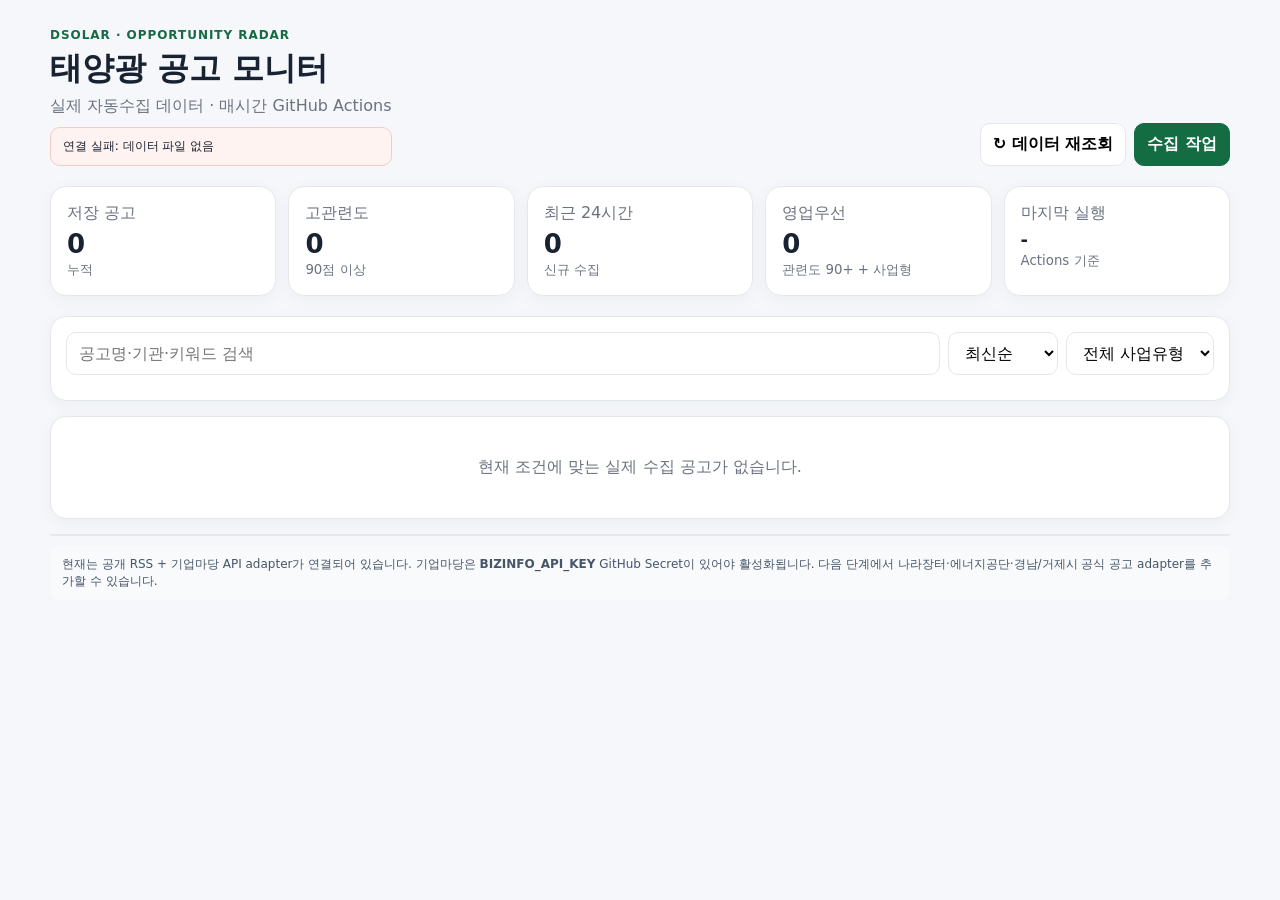
==== commit 767ae59d: "feat: upgrade solar monitor dashboard" ====
--- a/solar-notice-monitor.html
+++ b/solar-notice-monitor.html
@@ -1 +1,25 @@
-<!DOCTYPE html><html lang="ko"><head><meta charset="UTF-8"><meta name="viewport" content="width=device-width,initial-scale=1"><title>DSOLAR 공고 모니터</title><style>body{font-family:system-ui,-apple-system,BlinkMacSystemFont,'Segoe UI','Noto Sans KR',sans-serif;background:#f5f7fb;color:#182230;margin:0}.c{max-width:1180px;margin:auto;padding:28px 18px}.top{display:flex;justify-content:space-between;gap:15px;align-items:end;flex-wrap:wrap}.ey{color:#146c43;font-size:12px;font-weight:800;letter-spacing:.08em}.t{font-size:32px;font-weight:850;margin:5px 0}.sub,.muted{color:#6b7280}.actions{display:flex;gap:8px;flex-wrap:wrap}button,.btn,input,select{border:1px solid #e5e7eb;border-radius:10px;background:#fff;padding:10px 12px;font:inherit}button,.btn{cursor:pointer;font-weight:750}.primary{background:#146c43;color:#fff;border-color:#146c43}.stats{display:grid;grid-template-columns:repeat(4,1fr);gap:12px;margin:20px 0}.card{background:#fff;border:1px solid #e5e7eb;border-radius:16px;box-shadow:0 4px 18px rgba(20,40,30,.04)}.stat{padding:16px}.stat b{display:block;font-size:26px;margin-top:5px}.controls{padding:15px}.row{display:flex;gap:8px;flex-wrap:wrap}.row+.row{margin-top:10px}input{flex:1;min-width:260px}.chips{display:flex;gap:7px;flex-wrap:wrap}.chip.active{background:#eaf7ef;border-color:#a7d9bd;color:#0f5b38}.status{margin-top:10px;padding:10px 12px;border-radius:10px;background:#f0f8f3;border:1px solid #d7ebdf;font-size:12px}.err{background:#fff3f1;border-color:#f2ccc5}.list{display:grid;gap:12px;margin-top:15px}.notice{padding:18px}.head{display:flex;justify-content:space-between;gap:15px}.badges{display:flex;gap:6px;flex-wrap:wrap;margin-bottom:7px}.badge{font-size:11px;padding:5px 8px;border-radius:99px;background:#eef2f4}.badge.kw{background:#e7f6ec;color:#12633d;font-weight:800}.notice h3{margin:0;font-size:18px}.notice p{line-height:1.55;color:#4b5563}.meta{display:flex;gap:15px;flex-wrap:wrap;font-size:12px;color:#6b7280}.score{font-size:28px;font-weight:900;color:#146c43}.foot{display:flex;justify-content:space-between;gap:10px;align-items:center;flex-wrap:wrap;margin-top:13px}.empty{text-align:center;padding:40px;color:#6b7280}.sourcegrid{display:grid;grid-template-columns:repeat(2,1fr);gap:8px;margin-top:15px}.source{padding:12px;border:1px solid #e5e7eb;border-radius:12px;background:#fff;font-size:12px}.ok{color:#146c43}.bad{color:#b42318}@media(max-width:800px){.stats{grid-template-columns:repeat(2,1fr)}}@media(max-width:520px){.stats{grid-template-columns:1fr 1fr}.t{font-size:25px}.head{flex-direction:column}input{min-width:0}}</style></head><body><div class="c"><div class="top"><div><div class="ey">DSOLAR · OPPORTUNITY RADAR</div><div class="t">태양광 공고 모니터</div><div class="sub">실제 자동수집 데이터 기반 · GitHub Actions 1시간 주기</div><div id="status" class="status">상태 확인 중...</div></div><div class="actions"><button onclick="load()">↻ 데이터 재조회</button><button class="primary" onclick="window.open('https://github.com/doit-demo/doit-demo1/actions','_blank')">수집 작업</button></div></div><div class="stats"><div class="card stat"><span class="muted">저장 공고</span><b id="total">-</b><small class="muted">전체 누적</small></div><div class="card stat"><span class="muted">고관련도</span><b id="high">-</b><small class="muted">90점 이상</small></div><div class="card stat"><span class="muted">최근 24시간</span><b id="recent">-</b><small class="muted">신규 수집</small></div><div class="card stat"><span class="muted">마지막 실행</span><b id="last" style="font-size:18px">-</b><small class="muted">Actions 기준</small></div></div><div class="card controls"><div class="row"><input id="q" placeholder="공고명·기관·키워드 검색" oninput="render()"><select id="sort" onchange="render()"><option value="new">최신순</option><option value="score">관련도순</option></option></select></div><div class="row"><div class="chips" id="chips"></div></div></div><div id="list" class="list"></div><div class="card sourcegrid" id="sources"></div><p class="muted" style="font-size:12px;margin-top:18px">현재 실제 연결: 공개 RSS 수집원 + 선택적 기업마당 API. 기업마당 API는 서비스키가 필요하며 GitHub Secret에 등록하면 자동 활성화됩니다. 향후 나라장터·지자체 공식 API/페이지 adapter를 추가할 수 있습니다.</p></div><script>const D='./data/notices.json',S='./monitor-status.json';let data=[],active='전체';async function load(){const st=document.getElementById('status');st.textContent='최신 수집 결과 확인 중...';try{const [a,b]=await Promise.all([fetch(D+'?t='+Date.now()),fetch(S+'?t='+Date.now())]);if(!a.ok)throw Error('데이터 파일 없음');data=await a.json();const s=b.ok?await b.json():{};document.getElementById('last').textContent=s.last_run?new Date(s.last_run).toLocaleString('ko-KR',{month:'2-digit',day:'2-digit',hour:'2-digit',minute:'2-digit'}):'-';document.getElementById('total').textContent=data.length;document.getElementById('high').textContent=data.filter(x=>(x.score||0)>=90).length;document.getElementById('recent').textContent=data.filter(x=>x.collected_at&&(Date.now()-new Date(x.collected_at).getTime())<86400000).length;st.textContent=`자동수집 ${s.status||'unknown'} · ${s.stored_total??data.length}건 · 소스 ${s.sources??'-'}개`;st.className='status';makeChips(s);render();}catch(e){data=[];document.getElementById('total').textContent='0';document.getElementById('high').textContent='0';document.getElementById('recent').textContent='0';st.textContent='연결 실패: '+e.message;st.className='status err';render();}}function makeChips(s){const ks=[...new Set(data.flatMap(x=>x.matched_keywords||[]))].slice(0,14);document.getElementById('chips').innerHTML=['전체',...ks].map(k=>`<button class="chip ${k==='전체'?'active':''}" onclick="chip('${esc(k)}',this)">${esc(k)}</button>`).join('');const ss=s?.source_status||[];document.getElementById('sources').innerHTML=ss.map(x=>`<div class="source"><b>${esc(x.name||'소스')}</b><br><span class="${x.status==='ok'?'ok':'bad'}">${x.status}</span> · ${x.items||0}건</div>`).join('')||'<div class="source">수집원 상태 데이터 없음</div>'}function chip(k,e){active=k;document.querySelectorAll('.chip').forEach(x=>x.classList.remove('active'));e.classList.add('active');render()}function render(){const q=document.getElementById('q').value.trim().toLowerCase();let r=data.filter(x=>{const txt=[x.title,x.description,x.source,x.organization,...(x.matched_keywords||[])].join(' ').toLowerCase();return(!q||txt.includes(q))&&(active==='전체'||(x.matched_keywords||[]).includes(active))});if(document.getElementById('sort').value==='score')r.sort((a,b)=>(b.score||0)-(a.score||0));else r.sort((a,b)=>String(b.published||b.collected_at||'').localeCompare(String(a.published||a.collected_at||'')));document.getElementById('list').innerHTML=r.length?r.map(x=>`<article class="card notice"><div class="head"><div><div class="badges"><span class="badge">${esc(x.source||'공공공고')}</span>${(x.matched_keywords||[]).slice(0,4).map(k=>`<span class="badge kw">${esc(k)}</span>`).join('')}</div><h3>${esc(x.title||'제목 없음')}</h3><p>태양광 사업 관련도 <b>${x.score||0}</b>점</p><div class="meta"><span>기관 ${esc(x.organization||'-')}</span><span>발행 ${esc(x.published||'-')}</span><span>수집 ${fmt(x.collected_at)}</span></div></div><div class="score">${x.score||0}</div></div><div class="foot"><span class="muted" style="font-size:12px">매칭: ${(x.matched_keywords||[]).join(', ')||'-'}</span><a class="btn" href="${attr(x.url||'#')}" target="_blank" rel="noopener">원문 확인 →</a></div></article>`).join(''):'<div class="card empty">현재 조건에 맞는 실제 수집 공고가 없습니다.</div>'}function fmt(v){if(!v)return'-';const d=new Date(v);return isNaN(d)?String(v):d.toLocaleString('ko-KR',{month:'2-digit',day:'2-digit',hour:'2-digit',minute:'2-digit'})}function esc(s){return String(s).replace(/[&<>\"']/g,c=>({'&':'&amp;','<':'&lt;','>':'&gt;','\"':'&quot;',"'":'&#39;'}[c]))}function attr(s){return esc(s).replace(/`/g,'&#96;')}load();</script></body></html>+<!DOCTYPE html>
+<html lang="ko">
+<head>
+<meta charset="UTF-8"><meta name="viewport" content="width=device-width,initial-scale=1">
+<title>DSOLAR 공고 모니터</title>
+<style>
+body{font-family:system-ui,-apple-system,BlinkMacSystemFont,'Segoe UI','Noto Sans KR',sans-serif;background:#f5f7fb;color:#182230;margin:0}.c{max-width:1180px;margin:auto;padding:28px 18px}.top{display:flex;justify-content:space-between;gap:15px;align-items:end;flex-wrap:wrap}.ey{color:#146c43;font-size:12px;font-weight:800;letter-spacing:.08em}.t{font-size:32px;font-weight:850;margin:5px 0}.sub,.muted{color:#6b7280}.actions{display:flex;gap:8px;flex-wrap:wrap}button,.btn,input,select{border:1px solid #e5e7eb;border-radius:10px;background:#fff;padding:10px 12px;font:inherit}button,.btn{cursor:pointer;font-weight:750}.primary{background:#146c43;color:#fff;border-color:#146c43}.stats{display:grid;grid-template-columns:repeat(5,1fr);gap:12px;margin:20px 0}.card{background:#fff;border:1px solid #e5e7eb;border-radius:16px;box-shadow:0 4px 18px rgba(20,40,30,.04)}.stat{padding:16px}.stat b{display:block;font-size:26px;margin-top:5px}.controls{padding:15px}.row{display:flex;gap:8px;flex-wrap:wrap}.row+.row{margin-top:10px}input{flex:1;min-width:240px}.chips{display:flex;gap:7px;flex-wrap:wrap}.chip.active{background:#eaf7ef;border-color:#a7d9bd;color:#0f5b38}.status{margin-top:10px;padding:10px 12px;border-radius:10px;background:#f0f8f3;border:1px solid #d7ebdf;font-size:12px}.err{background:#fff3f1;border-color:#f2ccc5}.list{display:grid;gap:12px;margin-top:15px}.notice{padding:18px}.head{display:flex;justify-content:space-between;gap:15px}.badges{display:flex;gap:6px;flex-wrap:wrap;margin-bottom:7px}.badge{font-size:11px;padding:5px 8px;border-radius:99px;background:#eef2f4}.badge.kw{background:#e7f6ec;color:#12633d;font-weight:800}.badge.cat{background:#eef0ff;color:#3d4ea0;font-weight:800}.badge.hot{background:#fff1dc;color:#9a5a00;font-weight:800}.notice h3{margin:0;font-size:18px}.notice p{line-height:1.55;color:#4b5563}.meta{display:flex;gap:15px;flex-wrap:wrap;font-size:12px;color:#6b7280}.score{font-size:28px;font-weight:900;color:#146c43}.foot{display:flex;justify-content:space-between;gap:10px;align-items:center;flex-wrap:wrap;margin-top:13px}.empty{text-align:center;padding:40px;color:#6b7280}.sourcegrid{display:grid;grid-template-columns:repeat(3,1fr);gap:8px;margin-top:15px}.source{padding:12px;border:1px solid #e5e7eb;border-radius:12px;background:#fff;font-size:12px}.ok{color:#146c43}.bad{color:#b42318}.warn{color:#9a5a00}.hint{margin-top:10px;padding:10px 12px;border-radius:10px;background:#f8fafc;font-size:12px;color:#475569}@media(max-width:950px){.stats{grid-template-columns:repeat(3,1fr)}}@media(max-width:620px){.stats{grid-template-columns:repeat(2,1fr)}.t{font-size:25px}.head{flex-direction:column}.sourcegrid{grid-template-columns:1fr}input{min-width:0}}
+</style>
+</head>
+<body><div class="c">
+<div class="top"><div><div class="ey">DSOLAR · OPPORTUNITY RADAR</div><div class="t">태양광 공고 모니터</div><div class="sub">실제 자동수집 데이터 · 매시간 GitHub Actions</div><div id="status" class="status">상태 확인 중...</div></div><div class="actions"><button onclick="load()">↻ 데이터 재조회</button><button class="primary" onclick="window.open('https://github.com/doit-demo/doit-demo1/actions','_blank')">수집 작업</button></div></div>
+<div class="stats"><div class="card stat"><span class="muted">저장 공고</span><b id="total">-</b><small class="muted">누적</small></div><div class="card stat"><span class="muted">고관련도</span><b id="high">-</b><small class="muted">90점 이상</small></div><div class="card stat"><span class="muted">최근 24시간</span><b id="recent">-</b><small class="muted">신규 수집</small></div><div class="card stat"><span class="muted">영업우선</span><b id="priority">-</b><small class="muted">관련도 90+ + 사업형</small></div><div class="card stat"><span class="muted">마지막 실행</span><b id="last" style="font-size:18px">-</b><small class="muted">Actions 기준</small></div></div>
+<div class="card controls"><div class="row"><input id="q" placeholder="공고명·기관·키워드 검색" oninput="render()"><select id="sort" onchange="render()"><option value="new">최신순</option><option value="score">관련도순</option></select><select id="cat" onchange="render()"><option value="전체">전체 사업유형</option><option>발전사업</option><option>영농형/농촌</option><option>공공부지</option><option>지붕형</option><option>주민참여</option><option>수상태양광</option><option>신재생 일반</option></select></div><div class="row"><div class="chips" id="chips"></div></div></div>
+<div id="list" class="list"></div><div class="card sourcegrid" id="sources"></div>
+<div class="hint">현재는 공개 RSS + 기업마당 API adapter가 연결되어 있습니다. 기업마당은 <b>BIZINFO_API_KEY</b> GitHub Secret이 있어야 활성화됩니다. 다음 단계에서 나라장터·에너지공단·경남/거제시 공식 공고 adapter를 추가할 수 있습니다.</div>
+</div>
+<script>
+const D='./data/notices.json',S='./monitor-status.json';let data=[],active='전체';
+async function load(){const st=document.getElementById('status');st.textContent='최신 수집 결과 확인 중...';try{const[a,b]=await Promise.all([fetch(D+'?t='+Date.now()),fetch(S+'?t='+Date.now())]);if(!a.ok)throw Error('데이터 파일 없음');data=await a.json();const s=b.ok?await b.json():{};const last=s.last_run?new Date(s.last_run).toLocaleString('ko-KR',{month:'2-digit',day:'2-digit',hour:'2-digit',minute:'2-digit'}):'-';document.getElementById('last').textContent=last;document.getElementById('total').textContent=data.length;document.getElementById('high').textContent=data.filter(x=>(x.score||0)>=90).length;document.getElementById('recent').textContent=data.filter(x=>x.collected_at&&(Date.now()-new Date(x.collected_at).getTime())<86400000).length;document.getElementById('priority').textContent=data.filter(x=>(x.score||0)>=90&&x.category&&x.category!=='신재생 일반').length;st.textContent=`자동수집 ${s.status||'unknown'} · ${s.stored_total??data.length}건 · 소스 ${s.sources??'-'}개`;st.className='status';makeChips();makeSources(s);render()}catch(e){data=[];['total','high','recent','priority'].forEach(id=>document.getElementById(id).textContent='0');st.textContent='연결 실패: '+e.message;st.className='status err';render()}}
+function makeChips(){const ks=[...new Set(data.flatMap(x=>x.matched_keywords||[]))].slice(0,16);document.getElementById('chips').innerHTML=['전체',...ks].map(k=>`<button class="chip ${k==='전체'?'active':''}" onclick="chip('${esc(k)}',this)">${esc(k)}</button>`).join('')}
+function makeSources(s){const ss=s?.source_status||[];document.getElementById('sources').innerHTML=ss.length?ss.map(x=>`<div class="source"><b>${esc(x.name||'소스')}</b><br><span class="${x.status==='ok'?'ok':x.status==='disabled'?'warn':'bad'}">${esc(x.status||'unknown')}</span> · ${x.items||0}건${x.reason?'<br><span class="muted">'+esc(x.reason)+'</span>':''}</div>`).join(''):'<div class="source">수집원 상태 데이터 없음</div>'}
+function chip(k,e){active=k;document.querySelectorAll('.chip').forEach(x=>x.classList.remove('active'));e.classList.add('active');render()}
+function render(){const q=document.getElementById('q').value.trim().toLowerCase(),cat=document.getElementById('cat').value;let r=data.filter(x=>{const txt=[x.title,x.description,x.source,x.organization,x.category,...(x.matched_keywords||[])].join(' ').toLowerCase();return(!q||txt.includes(q))&&(active==='전체'||(x.matched_keywords||[]).includes(active))&&(cat==='전체'||x.category===cat)});if(document.getElementById('sort').value==='score')r.sort((a,b)=>(b.score||0)-(a.score||0));else r.sort((a,b)=>String(b.published||b.collected_at||'').localeCompare(String(a.published||a.collected_at||'')));document.getElementById('list').innerHTML=r.length?r.map(x=>{const hot=(x.score||0)>=90,cat=x.category||'미분류';return `<article class="card notice"><div class="head"><div><div class="badges"><span class="badge">${esc(x.source||'공공공고')}</span><span class="badge cat">${esc(cat)}</span>${hot?'<span class="badge hot">영업우선</span>':''}${(x.matched_keywords||[]).slice(0,4).map(k=>`<span class="badge kw">${esc(k)}</span>`).join('')}</div><h3>${esc(x.title||'제목 없음')}</h3><p>태양광 사업 관련도 <b>${x.score||0}</b>점</p><div class="meta"><span>기관 ${esc(x.organization||'-')}</span><span>발행 ${esc(x.published||'-')}</span><span>수집 ${fmt(x.collected_at)}</span></div></div><div class="score">${x.score||0}</div></div><div class="foot"><span class="muted" style="font-size:12px">매칭: ${(x.matched_keywords||[]).join(', ')||'-'}</span><a class="btn" href="${attr(x.url||'#')}" target="_blank" rel="noopener">원문 확인 →</a></div></article>`}).join(''):'<div class="card empty">현재 조건에 맞는 실제 수집 공고가 없습니다.</div>'}
+function fmt(v){if(!v)return'-';const d=new Date(v);return isNaN(d)?String(v):d.toLocaleString('ko-KR',{month:'2-digit',day:'2-digit',hour:'2-digit',minute:'2-digit'})}function esc(s){return String(s).replace(/[&<>\"']/g,c=>({'&':'&amp;','<':'&lt;','>':'&gt;','\\"':'&quot;',"'":'&#39;'}[c]))}function attr(s){return esc(s).replace(/`/g,'&#96;')}load();
+</script></body></html>
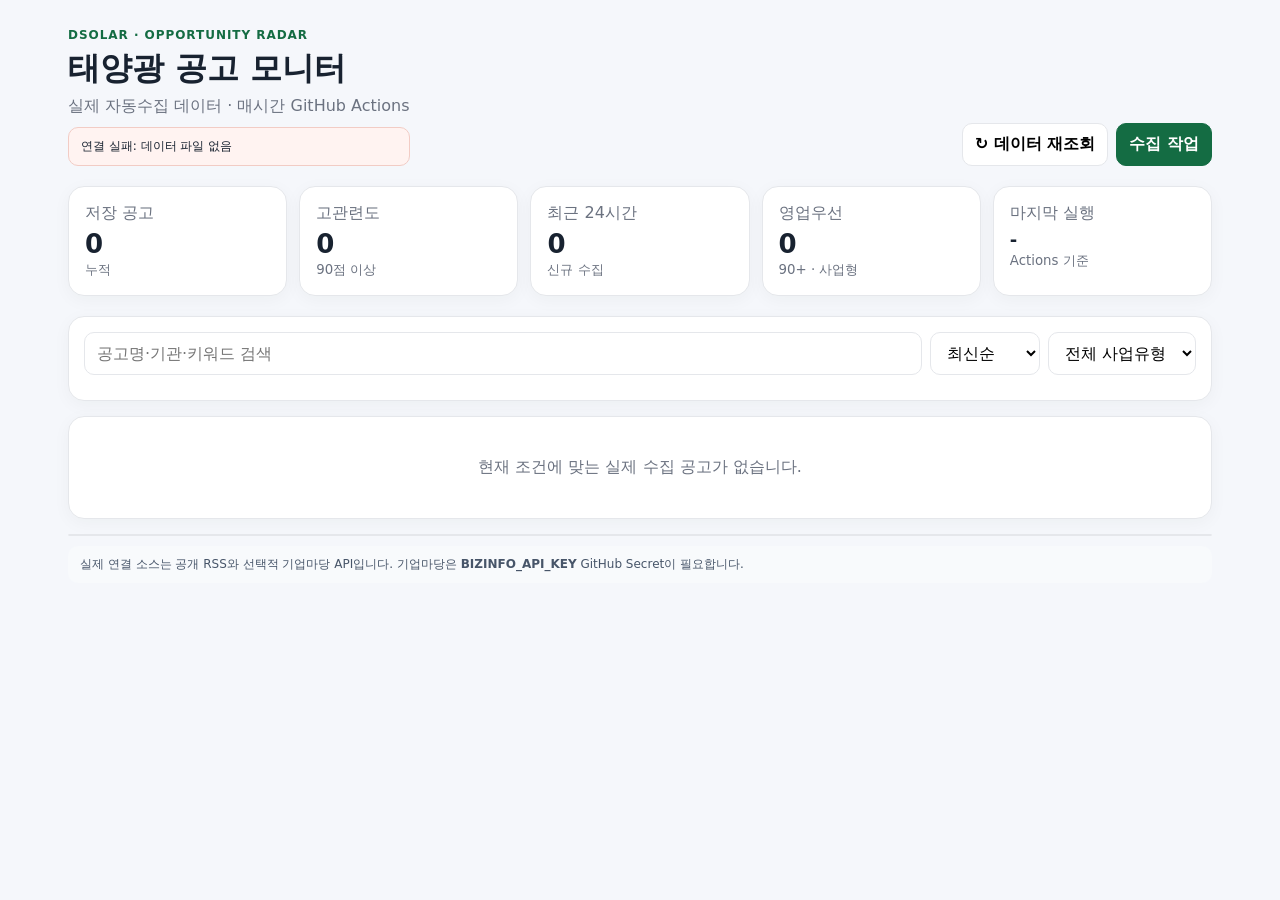
==== commit 7982b829: "fix: polish solar monitoring dashboard" ====
--- a/solar-notice-monitor.html
+++ b/solar-notice-monitor.html
@@ -4,22 +4,19 @@
 <meta charset="UTF-8"><meta name="viewport" content="width=device-width,initial-scale=1">
 <title>DSOLAR 공고 모니터</title>
 <style>
-body{font-family:system-ui,-apple-system,BlinkMacSystemFont,'Segoe UI','Noto Sans KR',sans-serif;background:#f5f7fb;color:#182230;margin:0}.c{max-width:1180px;margin:auto;padding:28px 18px}.top{display:flex;justify-content:space-between;gap:15px;align-items:end;flex-wrap:wrap}.ey{color:#146c43;font-size:12px;font-weight:800;letter-spacing:.08em}.t{font-size:32px;font-weight:850;margin:5px 0}.sub,.muted{color:#6b7280}.actions{display:flex;gap:8px;flex-wrap:wrap}button,.btn,input,select{border:1px solid #e5e7eb;border-radius:10px;background:#fff;padding:10px 12px;font:inherit}button,.btn{cursor:pointer;font-weight:750}.primary{background:#146c43;color:#fff;border-color:#146c43}.stats{display:grid;grid-template-columns:repeat(5,1fr);gap:12px;margin:20px 0}.card{background:#fff;border:1px solid #e5e7eb;border-radius:16px;box-shadow:0 4px 18px rgba(20,40,30,.04)}.stat{padding:16px}.stat b{display:block;font-size:26px;margin-top:5px}.controls{padding:15px}.row{display:flex;gap:8px;flex-wrap:wrap}.row+.row{margin-top:10px}input{flex:1;min-width:240px}.chips{display:flex;gap:7px;flex-wrap:wrap}.chip.active{background:#eaf7ef;border-color:#a7d9bd;color:#0f5b38}.status{margin-top:10px;padding:10px 12px;border-radius:10px;background:#f0f8f3;border:1px solid #d7ebdf;font-size:12px}.err{background:#fff3f1;border-color:#f2ccc5}.list{display:grid;gap:12px;margin-top:15px}.notice{padding:18px}.head{display:flex;justify-content:space-between;gap:15px}.badges{display:flex;gap:6px;flex-wrap:wrap;margin-bottom:7px}.badge{font-size:11px;padding:5px 8px;border-radius:99px;background:#eef2f4}.badge.kw{background:#e7f6ec;color:#12633d;font-weight:800}.badge.cat{background:#eef0ff;color:#3d4ea0;font-weight:800}.badge.hot{background:#fff1dc;color:#9a5a00;font-weight:800}.notice h3{margin:0;font-size:18px}.notice p{line-height:1.55;color:#4b5563}.meta{display:flex;gap:15px;flex-wrap:wrap;font-size:12px;color:#6b7280}.score{font-size:28px;font-weight:900;color:#146c43}.foot{display:flex;justify-content:space-between;gap:10px;align-items:center;flex-wrap:wrap;margin-top:13px}.empty{text-align:center;padding:40px;color:#6b7280}.sourcegrid{display:grid;grid-template-columns:repeat(3,1fr);gap:8px;margin-top:15px}.source{padding:12px;border:1px solid #e5e7eb;border-radius:12px;background:#fff;font-size:12px}.ok{color:#146c43}.bad{color:#b42318}.warn{color:#9a5a00}.hint{margin-top:10px;padding:10px 12px;border-radius:10px;background:#f8fafc;font-size:12px;color:#475569}@media(max-width:950px){.stats{grid-template-columns:repeat(3,1fr)}}@media(max-width:620px){.stats{grid-template-columns:repeat(2,1fr)}.t{font-size:25px}.head{flex-direction:column}.sourcegrid{grid-template-columns:1fr}input{min-width:0}}
-</style>
-</head>
-<body><div class="c">
+:root{--bg:#f5f7fb;--card:#fff;--ink:#182230;--muted:#6b7280;--line:#e5e7eb;--accent:#146c43;--accent2:#0f5b38;--hotbg:#fff1dc;--hot:#9a5a00}
+*{box-sizing:border-box}body{font-family:system-ui,-apple-system,BlinkMacSystemFont,'Segoe UI','Noto Sans KR',sans-serif;background:var(--bg);color:var(--ink);margin:0}.c{max-width:1180px;margin:auto;padding:28px 18px 60px}.top{display:flex;justify-content:space-between;gap:15px;align-items:end;flex-wrap:wrap}.ey{color:var(--accent);font-size:12px;font-weight:800;letter-spacing:.08em}.t{font-size:32px;font-weight:850;margin:5px 0}.sub,.muted{color:var(--muted)}.actions{display:flex;gap:8px;flex-wrap:wrap}button,.btn,input,select{border:1px solid var(--line);border-radius:10px;background:#fff;padding:10px 12px;font:inherit}button,.btn{cursor:pointer;font-weight:750}.primary{background:var(--accent);color:#fff;border-color:var(--accent)}.stats{display:grid;grid-template-columns:repeat(5,1fr);gap:12px;margin:20px 0}.card{background:var(--card);border:1px solid var(--line);border-radius:16px;box-shadow:0 4px 18px rgba(20,40,30,.04)}.stat{padding:16px}.stat b{display:block;font-size:26px;margin-top:5px}.controls{padding:15px}.row{display:flex;gap:8px;flex-wrap:wrap}.row+.row{margin-top:10px}input{flex:1;min-width:240px}.chips{display:flex;gap:7px;flex-wrap:wrap}.chip.active{background:#eaf7ef;border-color:#a7d9bd;color:var(--accent2)}.status{margin-top:10px;padding:10px 12px;border-radius:10px;background:#f0f8f3;border:1px solid #d7ebdf;font-size:12px}.err{background:#fff3f1;border-color:#f2ccc5}.list{display:grid;gap:12px;margin-top:15px}.notice{padding:18px}.head{display:flex;justify-content:space-between;gap:15px}.badges{display:flex;gap:6px;flex-wrap:wrap;margin-bottom:7px}.badge{font-size:11px;padding:5px 8px;border-radius:99px;background:#eef2f4}.badge.kw{background:#e7f6ec;color:#12633d;font-weight:800}.badge.cat{background:#eef0ff;color:#3d4ea0;font-weight:800}.badge.hot{background:var(--hotbg);color:var(--hot);font-weight:800}.notice h3{margin:0;font-size:18px}.notice p{line-height:1.55;color:#4b5563}.meta{display:flex;gap:15px;flex-wrap:wrap;font-size:12px;color:var(--muted)}.score{font-size:28px;font-weight:900;color:var(--accent)}.foot{display:flex;justify-content:space-between;gap:10px;align-items:center;flex-wrap:wrap;margin-top:13px}.empty{text-align:center;padding:40px;color:var(--muted)}.sourcegrid{display:grid;grid-template-columns:repeat(3,1fr);gap:8px;margin-top:15px}.source{padding:12px;border:1px solid var(--line);border-radius:12px;background:#fff;font-size:12px}.ok{color:var(--accent)}.bad{color:#b42318}.warn{color:var(--hot)}.hint{margin-top:10px;padding:10px 12px;border-radius:10px;background:#f8fafc;font-size:12px;color:#475569}@media(max-width:950px){.stats{grid-template-columns:repeat(3,1fr)}}@media(max-width:620px){.stats{grid-template-columns:repeat(2,1fr)}.t{font-size:25px}.head{flex-direction:column}.sourcegrid{grid-template-columns:1fr}input{min-width:0}}
+</style></head><body><div class="c">
 <div class="top"><div><div class="ey">DSOLAR · OPPORTUNITY RADAR</div><div class="t">태양광 공고 모니터</div><div class="sub">실제 자동수집 데이터 · 매시간 GitHub Actions</div><div id="status" class="status">상태 확인 중...</div></div><div class="actions"><button onclick="load()">↻ 데이터 재조회</button><button class="primary" onclick="window.open('https://github.com/doit-demo/doit-demo1/actions','_blank')">수집 작업</button></div></div>
-<div class="stats"><div class="card stat"><span class="muted">저장 공고</span><b id="total">-</b><small class="muted">누적</small></div><div class="card stat"><span class="muted">고관련도</span><b id="high">-</b><small class="muted">90점 이상</small></div><div class="card stat"><span class="muted">최근 24시간</span><b id="recent">-</b><small class="muted">신규 수집</small></div><div class="card stat"><span class="muted">영업우선</span><b id="priority">-</b><small class="muted">관련도 90+ + 사업형</small></div><div class="card stat"><span class="muted">마지막 실행</span><b id="last" style="font-size:18px">-</b><small class="muted">Actions 기준</small></div></div>
+<div class="stats"><div class="card stat"><span class="muted">저장 공고</span><b id="total">-</b><small class="muted">누적</small></div><div class="card stat"><span class="muted">고관련도</span><b id="high">-</b><small class="muted">90점 이상</small></div><div class="card stat"><span class="muted">최근 24시간</span><b id="recent">-</b><small class="muted">신규 수집</small></div><div class="card stat"><span class="muted">영업우선</span><b id="priority">-</b><small class="muted">90+ · 사업형</small></div><div class="card stat"><span class="muted">마지막 실행</span><b id="last" style="font-size:18px">-</b><small class="muted">Actions 기준</small></div></div>
 <div class="card controls"><div class="row"><input id="q" placeholder="공고명·기관·키워드 검색" oninput="render()"><select id="sort" onchange="render()"><option value="new">최신순</option><option value="score">관련도순</option></select><select id="cat" onchange="render()"><option value="전체">전체 사업유형</option><option>발전사업</option><option>영농형/농촌</option><option>공공부지</option><option>지붕형</option><option>주민참여</option><option>수상태양광</option><option>신재생 일반</option></select></div><div class="row"><div class="chips" id="chips"></div></div></div>
-<div id="list" class="list"></div><div class="card sourcegrid" id="sources"></div>
-<div class="hint">현재는 공개 RSS + 기업마당 API adapter가 연결되어 있습니다. 기업마당은 <b>BIZINFO_API_KEY</b> GitHub Secret이 있어야 활성화됩니다. 다음 단계에서 나라장터·에너지공단·경남/거제시 공식 공고 adapter를 추가할 수 있습니다.</div>
-</div>
-<script>
+<div id="list" class="list"></div><div class="card sourcegrid" id="sources"></div><div class="hint">실제 연결 소스는 공개 RSS와 선택적 기업마당 API입니다. 기업마당은 <b>BIZINFO_API_KEY</b> GitHub Secret이 필요합니다.</div>
+</div><script>
 const D='./data/notices.json',S='./monitor-status.json';let data=[],active='전체';
-async function load(){const st=document.getElementById('status');st.textContent='최신 수집 결과 확인 중...';try{const[a,b]=await Promise.all([fetch(D+'?t='+Date.now()),fetch(S+'?t='+Date.now())]);if(!a.ok)throw Error('데이터 파일 없음');data=await a.json();const s=b.ok?await b.json():{};const last=s.last_run?new Date(s.last_run).toLocaleString('ko-KR',{month:'2-digit',day:'2-digit',hour:'2-digit',minute:'2-digit'}):'-';document.getElementById('last').textContent=last;document.getElementById('total').textContent=data.length;document.getElementById('high').textContent=data.filter(x=>(x.score||0)>=90).length;document.getElementById('recent').textContent=data.filter(x=>x.collected_at&&(Date.now()-new Date(x.collected_at).getTime())<86400000).length;document.getElementById('priority').textContent=data.filter(x=>(x.score||0)>=90&&x.category&&x.category!=='신재생 일반').length;st.textContent=`자동수집 ${s.status||'unknown'} · ${s.stored_total??data.length}건 · 소스 ${s.sources??'-'}개`;st.className='status';makeChips();makeSources(s);render()}catch(e){data=[];['total','high','recent','priority'].forEach(id=>document.getElementById(id).textContent='0');st.textContent='연결 실패: '+e.message;st.className='status err';render()}}
-function makeChips(){const ks=[...new Set(data.flatMap(x=>x.matched_keywords||[]))].slice(0,16);document.getElementById('chips').innerHTML=['전체',...ks].map(k=>`<button class="chip ${k==='전체'?'active':''}" onclick="chip('${esc(k)}',this)">${esc(k)}</button>`).join('')}
+async function load(){const st=document.getElementById('status');st.textContent='최신 수집 결과 확인 중...';try{const[a,b]=await Promise.all([fetch(D+'?t='+Date.now()),fetch(S+'?t='+Date.now())]);if(!a.ok)throw Error('데이터 파일 없음');data=await a.json();const s=b.ok?await b.json():{};document.getElementById('last').textContent=s.last_run?new Date(s.last_run).toLocaleString('ko-KR',{month:'2-digit',day:'2-digit',hour:'2-digit',minute:'2-digit'}):'-';document.getElementById('total').textContent=data.length;document.getElementById('high').textContent=data.filter(x=>(x.score||0)>=90).length;document.getElementById('recent').textContent=data.filter(x=>x.collected_at&&(Date.now()-new Date(x.collected_at).getTime())<86400000).length;document.getElementById('priority').textContent=data.filter(x=>(x.score||0)>=90&&x.category&&x.category!=='신재생 일반').length;st.textContent=`자동수집 ${s.status||'unknown'} · ${s.stored_total??data.length}건 · 소스 ${s.sources??'-'}개`;st.className='status';makeChips();makeSources(s);render()}catch(e){data=[];['total','high','recent','priority'].forEach(id=>document.getElementById(id).textContent='0');st.textContent='연결 실패: '+e.message;st.className='status err';document.getElementById('sources').innerHTML='';render()}}
+function makeChips(){const ks=[...new Set(data.flatMap(x=>x.matched_keywords||[]))].sort().slice(0,16);document.getElementById('chips').innerHTML=['전체',...ks].map(k=>`<button class="chip ${k==='전체'?'active':''}" onclick="chip('${escJs(k)}',this)">${esc(k)}</button>`).join('')}
 function makeSources(s){const ss=s?.source_status||[];document.getElementById('sources').innerHTML=ss.length?ss.map(x=>`<div class="source"><b>${esc(x.name||'소스')}</b><br><span class="${x.status==='ok'?'ok':x.status==='disabled'?'warn':'bad'}">${esc(x.status||'unknown')}</span> · ${x.items||0}건${x.reason?'<br><span class="muted">'+esc(x.reason)+'</span>':''}</div>`).join(''):'<div class="source">수집원 상태 데이터 없음</div>'}
 function chip(k,e){active=k;document.querySelectorAll('.chip').forEach(x=>x.classList.remove('active'));e.classList.add('active');render()}
-function render(){const q=document.getElementById('q').value.trim().toLowerCase(),cat=document.getElementById('cat').value;let r=data.filter(x=>{const txt=[x.title,x.description,x.source,x.organization,x.category,...(x.matched_keywords||[])].join(' ').toLowerCase();return(!q||txt.includes(q))&&(active==='전체'||(x.matched_keywords||[]).includes(active))&&(cat==='전체'||x.category===cat)});if(document.getElementById('sort').value==='score')r.sort((a,b)=>(b.score||0)-(a.score||0));else r.sort((a,b)=>String(b.published||b.collected_at||'').localeCompare(String(a.published||a.collected_at||'')));document.getElementById('list').innerHTML=r.length?r.map(x=>{const hot=(x.score||0)>=90,cat=x.category||'미분류';return `<article class="card notice"><div class="head"><div><div class="badges"><span class="badge">${esc(x.source||'공공공고')}</span><span class="badge cat">${esc(cat)}</span>${hot?'<span class="badge hot">영업우선</span>':''}${(x.matched_keywords||[]).slice(0,4).map(k=>`<span class="badge kw">${esc(k)}</span>`).join('')}</div><h3>${esc(x.title||'제목 없음')}</h3><p>태양광 사업 관련도 <b>${x.score||0}</b>점</p><div class="meta"><span>기관 ${esc(x.organization||'-')}</span><span>발행 ${esc(x.published||'-')}</span><span>수집 ${fmt(x.collected_at)}</span></div></div><div class="score">${x.score||0}</div></div><div class="foot"><span class="muted" style="font-size:12px">매칭: ${(x.matched_keywords||[]).join(', ')||'-'}</span><a class="btn" href="${attr(x.url||'#')}" target="_blank" rel="noopener">원문 확인 →</a></div></article>`}).join(''):'<div class="card empty">현재 조건에 맞는 실제 수집 공고가 없습니다.</div>'}
-function fmt(v){if(!v)return'-';const d=new Date(v);return isNaN(d)?String(v):d.toLocaleString('ko-KR',{month:'2-digit',day:'2-digit',hour:'2-digit',minute:'2-digit'})}function esc(s){return String(s).replace(/[&<>\"']/g,c=>({'&':'&amp;','<':'&lt;','>':'&gt;','\\"':'&quot;',"'":'&#39;'}[c]))}function attr(s){return esc(s).replace(/`/g,'&#96;')}load();
-</script></body></html>+function render(){const q=document.getElementById('q').value.trim().toLowerCase(),cat=document.getElementById('cat').value;let r=data.filter(x=>{const txt=[x.title,x.description,x.source,x.organization,x.category,...(x.matched_keywords||[])].join(' ').toLowerCase();return(!q||txt.includes(q))&&(active==='전체'||(x.matched_keywords||[]).includes(active))&&(cat==='전체'||x.category===cat)});if(document.getElementById('sort').value==='score')r.sort((a,b)=>(b.score||0)-(a.score||0));else r.sort((a,b)=>String(b.published||b.collected_at||'').localeCompare(String(a.published||a.collected_at||'')));document.getElementById('list').innerHTML=r.length?r.map(x=>{const priority=(x.score||0)>=90&&x.category&&x.category!=='신재생 일반';return `<article class="card notice"><div class="head"><div><div class="badges"><span class="badge">${esc(x.source||'공공공고')}</span><span class="badge cat">${esc(x.category||'미분류')}</span>${priority?'<span class="badge hot">영업우선</span>':''}${(x.matched_keywords||[]).slice(0,4).map(k=>`<span class="badge kw">${esc(k)}</span>`).join('')}</div><h3>${esc(x.title||'제목 없음')}</h3><p>태양광 사업 관련도 <b>${x.score||0}</b>점</p><div class="meta"><span>기관 ${esc(x.organization||'-')}</span><span>발행 ${esc(x.published||'-')}</span><span>수집 ${fmt(x.collected_at)}</span></div></div><div class="score">${x.score||0}</div></div><div class="foot"><span class="muted" style="font-size:12px">매칭: ${(x.matched_keywords||[]).join(', ')||'-'}</span><a class="btn" href="${attr(x.url||'#')}" target="_blank" rel="noopener">원문 확인 →</a></div></article>`}).join(''):'<div class="card empty">현재 조건에 맞는 실제 수집 공고가 없습니다.</div>'}
+function fmt(v){if(!v)return'-';const d=new Date(v);return isNaN(d)?String(v):d.toLocaleString('ko-KR',{month:'2-digit',day:'2-digit',hour:'2-digit',minute:'2-digit'})}function esc(s){return String(s).replace(/[&<>\"']/g,c=>({'&':'&amp;','<':'&lt;','>':'&gt;','\"':'&quot;',"'":'&#39;'}[c]))}function attr(s){return esc(s).replace(/`/g,'&#96;')}function escJs(s){return String(s).replace(/\\/g,'\\\\').replace(/'/g,"\\'").replace(/\n/g,' ')}load();
+</script></body></html>
